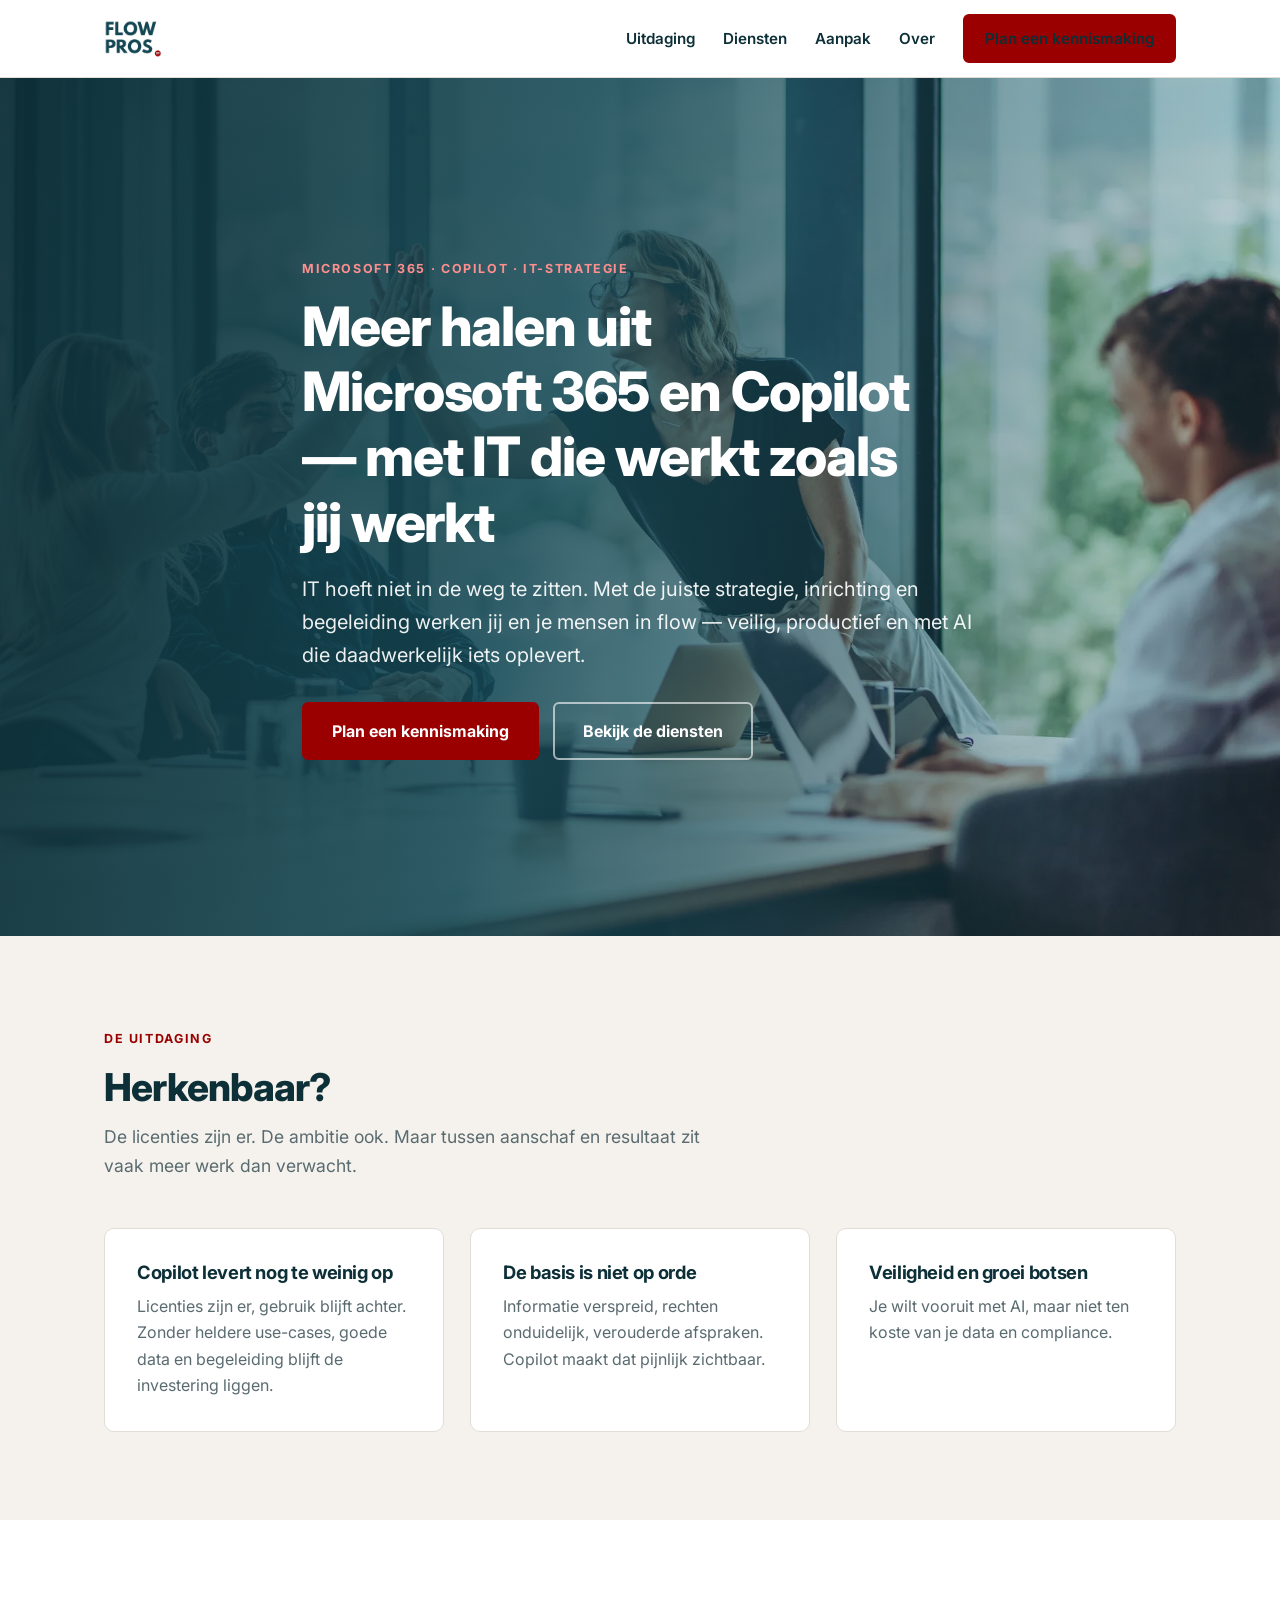
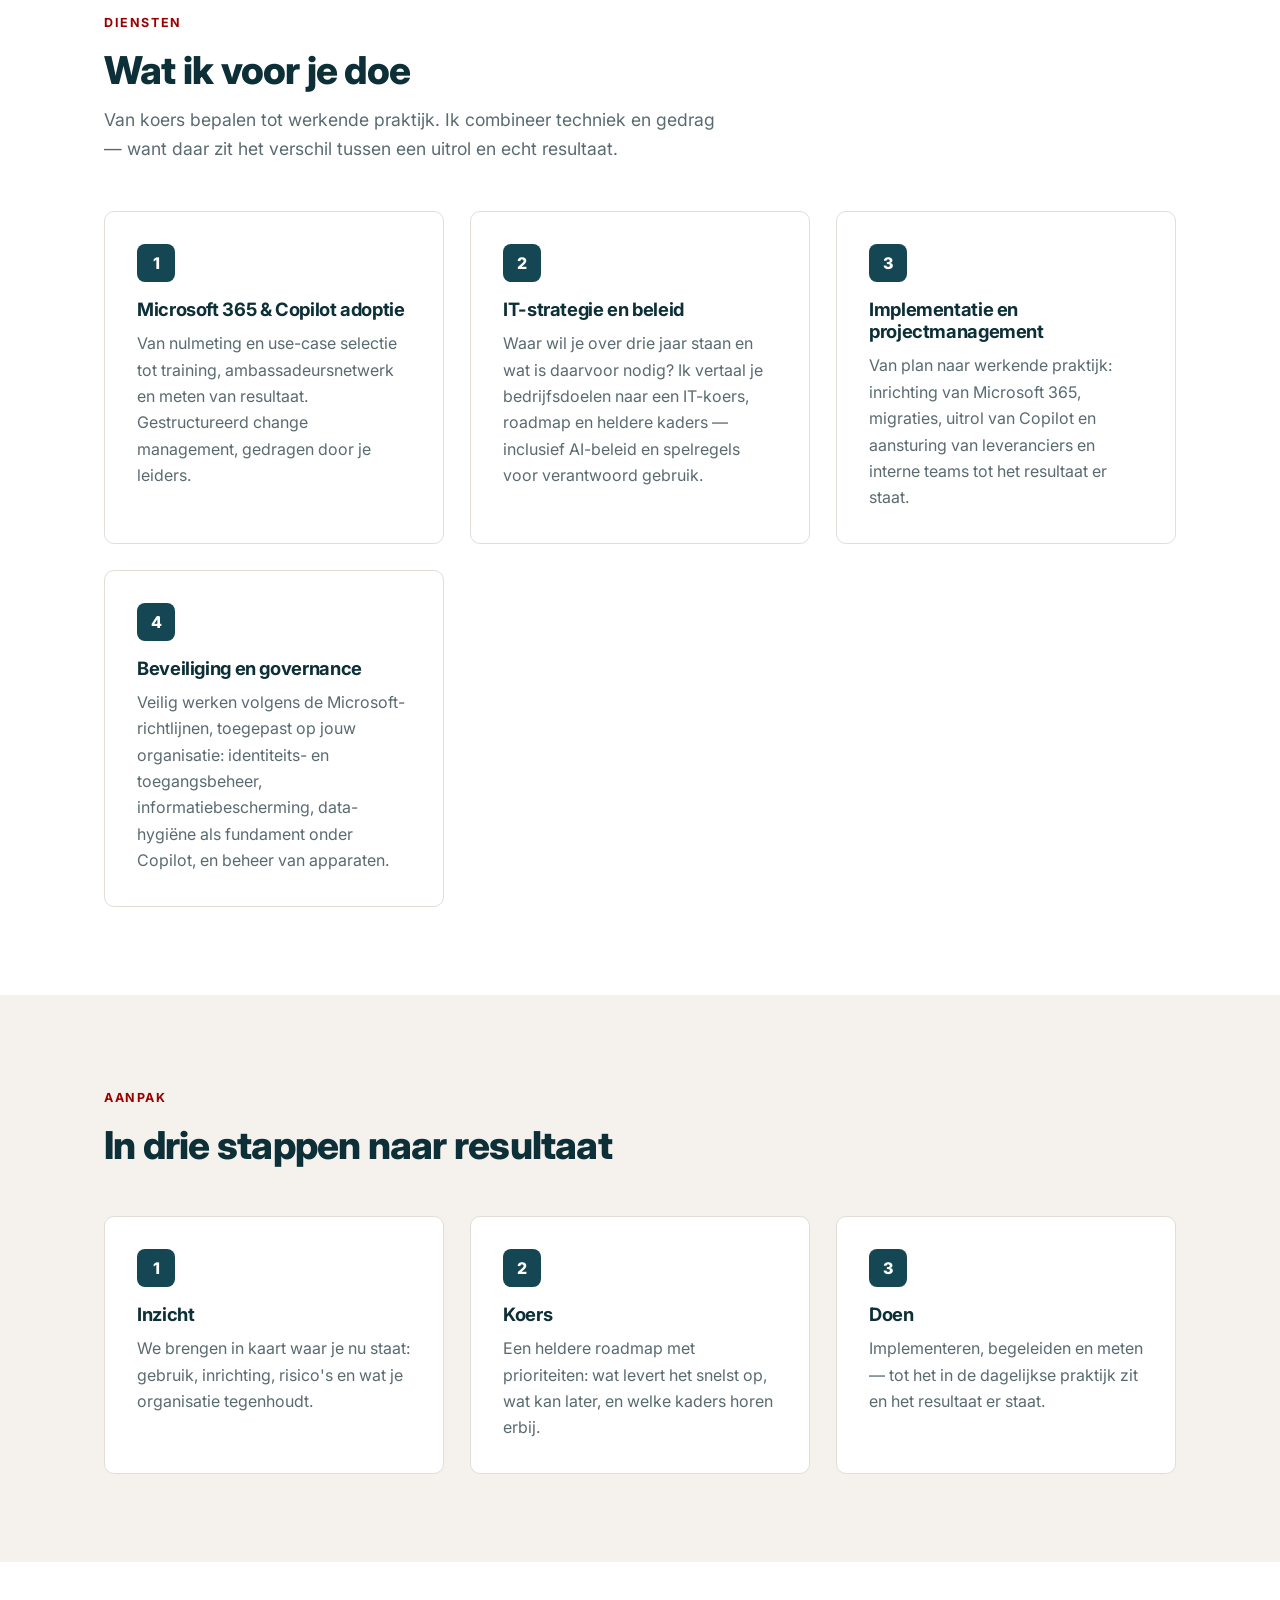
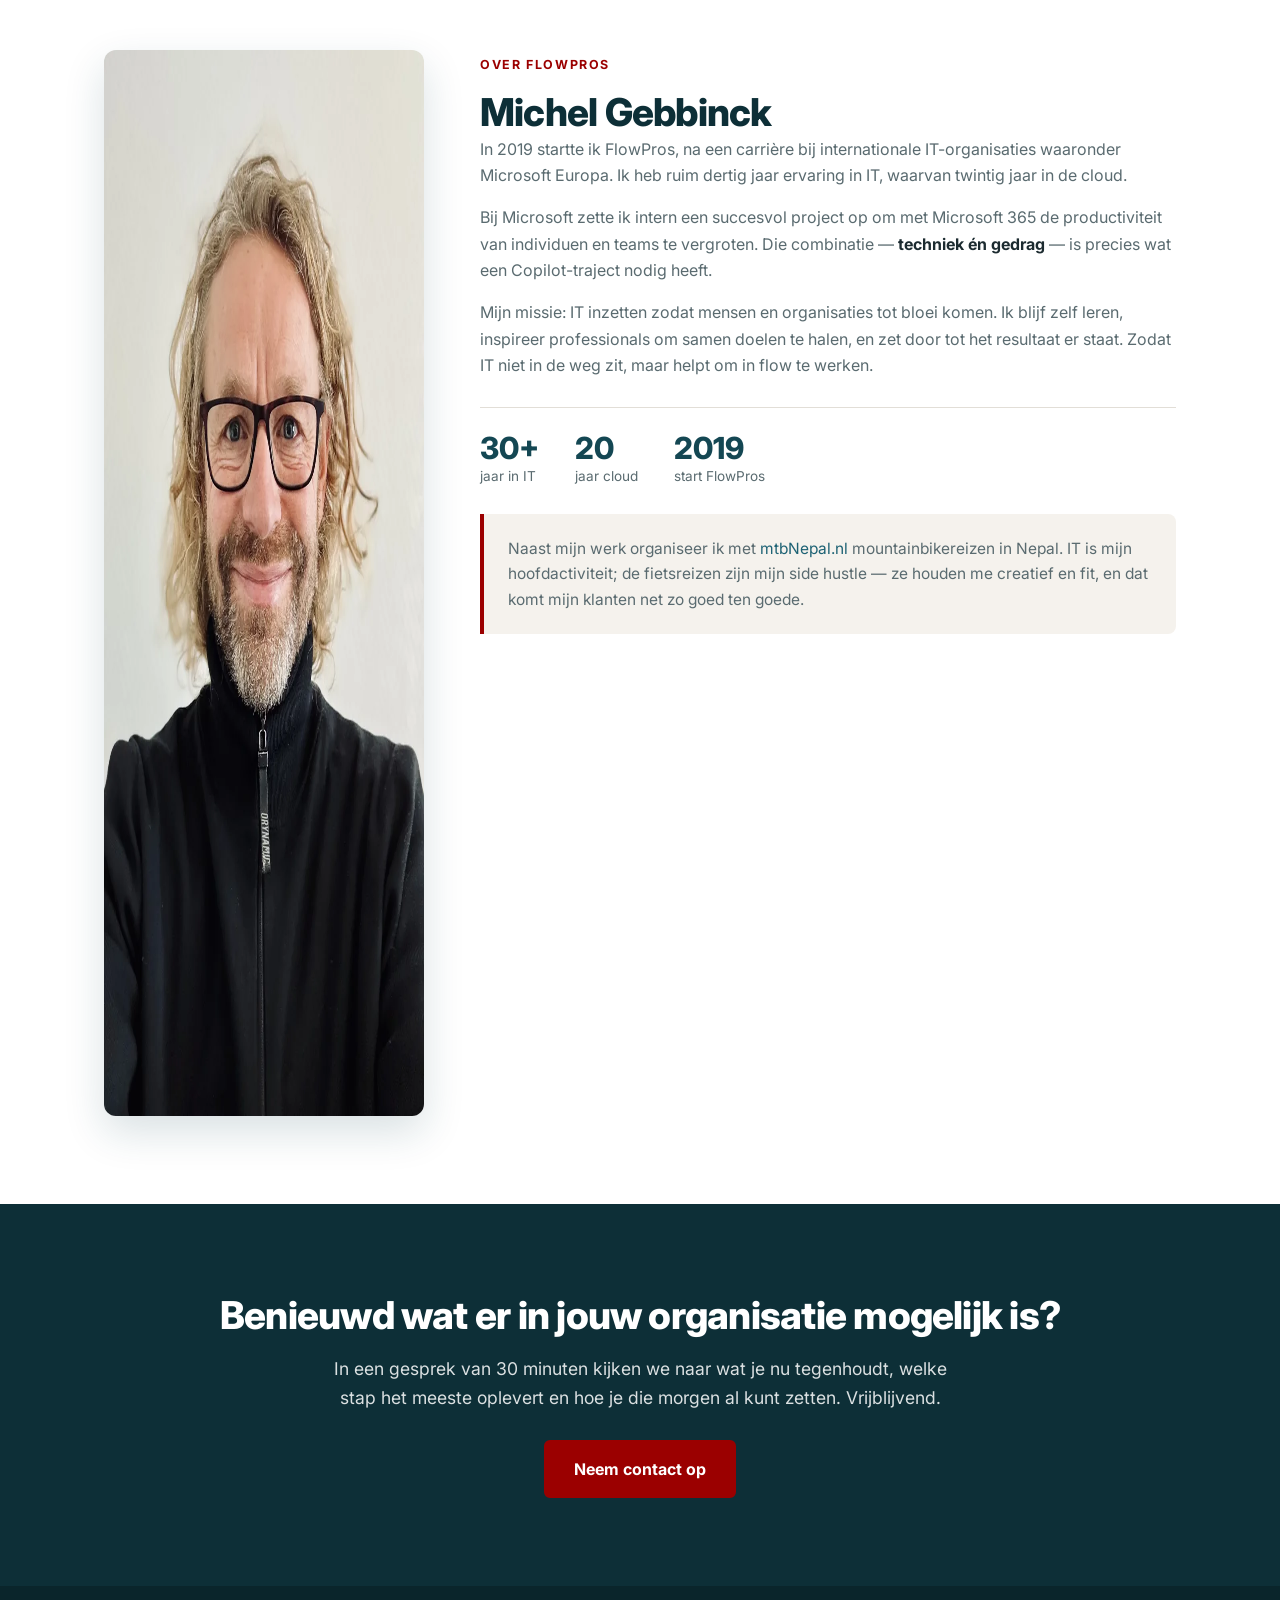
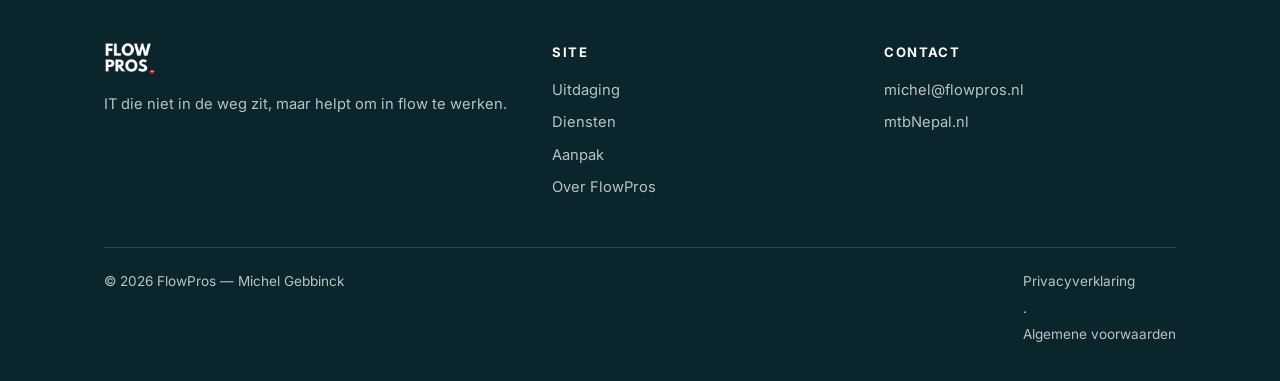
==== index.html @ ef6f7a97 "Add files via upload" ====
<!DOCTYPE html>
<html lang="nl">
<head>
<meta charset="utf-8">
<meta name="viewport" content="width=device-width,initial-scale=1">
<title>FlowPros — Microsoft 365, Copilot &amp; IT-strategie | Michel Gebbinck</title>
<meta name="description" content="FlowPros helpt organisaties meer halen uit Microsoft 365 en Copilot. Adoptie en change management, IT-strategie en beleid, implementatie en beveiliging. Door Michel Gebbinck.">
<link rel="canonical" href="https://www.flowpros.nl/">
<meta property="og:title" content="FlowPros — Microsoft 365, Copilot &amp; IT-strategie">
<meta property="og:description" content="IT die werkt zoals jij werkt. Meer halen uit Microsoft 365 en Copilot — veilig, productief en met AI die daadwerkelijk iets oplevert.">
<meta property="og:type" content="website">
<meta property="og:locale" content="nl_NL">
<meta property="og:image" content="https://www.flowpros.nl/img/hero.webp">
<meta name="theme-color" content="#144753">
<link rel="icon" href="img/logo.webp">
<link rel="preconnect" href="https://fonts.googleapis.com">
<link rel="preconnect" href="https://fonts.gstatic.com" crossorigin>
<link href="https://fonts.googleapis.com/css2?family=Inter:wght@400;600;700;800&display=swap" rel="stylesheet">
<link rel="stylesheet" href="style.css">
</head>
<body>

<header class="site-header">
  <div class="header-in">
    <a class="logo" href="#top"><img src="img/logo.webp" alt="FlowPros" width="600" height="394"></a>
    <button class="nav-toggle" aria-label="Menu" aria-expanded="false" aria-controls="hoofdmenu">
      <span></span><span></span><span></span>
    </button>
    <nav class="nav" id="hoofdmenu">
      <a href="#uitdaging">Uitdaging</a>
      <a href="#diensten">Diensten</a>
      <a href="#aanpak">Aanpak</a>
      <a href="#over">Over</a>
      <a class="btn btn-sm" href="#contact">Plan een kennismaking</a>
    </nav>
  </div>
</header>

<main id="top">

<section class="hero">
  <img src="img/hero.webp" alt="Team viert samen een resultaat tijdens een overleg" width="2000" height="1174" fetchpriority="high">
  <div class="wrap">
    <span class="eyebrow" style="color:#ff8f8f">Microsoft 365 · Copilot · IT-strategie</span>
    <h1>Meer halen uit Microsoft&nbsp;365 en Copilot — met IT die werkt zoals jij werkt</h1>
    <p>IT hoeft niet in de weg te zitten. Met de juiste strategie, inrichting en begeleiding werken jij en je mensen in flow — veilig, productief en met AI die daadwerkelijk iets oplevert.</p>
    <div class="hero-acties">
      <a class="btn" href="#contact">Plan een kennismaking</a>
      <a class="btn btn-licht" href="#diensten">Bekijk de diensten</a>
    </div>
  </div>
</section>

<section id="uitdaging" class="sect-zand">
  <div class="wrap">
    <div class="sect-kop">
      <span class="eyebrow">De uitdaging</span>
      <h2>Herkenbaar?</h2>
      <p>De licenties zijn er. De ambitie ook. Maar tussen aanschaf en resultaat zit vaak meer werk dan verwacht.</p>
    </div>
    <div class="grid grid-3">
      <article class="kaart">
        <h3>Copilot levert nog te weinig op</h3>
        <p>Licenties zijn er, gebruik blijft achter. Zonder heldere use-cases, goede data en begeleiding blijft de investering liggen.</p>
      </article>
      <article class="kaart">
        <h3>De basis is niet op orde</h3>
        <p>Informatie verspreid, rechten onduidelijk, verouderde afspraken. Copilot maakt dat pijnlijk zichtbaar.</p>
      </article>
      <article class="kaart">
        <h3>Veiligheid en groei botsen</h3>
        <p>Je wilt vooruit met AI, maar niet ten koste van je data en compliance.</p>
      </article>
    </div>
  </div>
</section>

<section id="diensten">
  <div class="wrap">
    <div class="sect-kop">
      <span class="eyebrow">Diensten</span>
      <h2>Wat ik voor je doe</h2>
      <p>Van koers bepalen tot werkende praktijk. Ik combineer techniek en gedrag — want daar zit het verschil tussen een uitrol en echt resultaat.</p>
    </div>
    <div class="grid grid-2">
      <article class="kaart">
        <span class="nr">1</span>
        <h3>Microsoft 365 &amp; Copilot adoptie</h3>
        <p>Van nulmeting en use-case selectie tot training, ambassadeursnetwerk en meten van resultaat. Gestructureerd change management, gedragen door je leiders.</p>
      </article>
      <article class="kaart">
        <span class="nr">2</span>
        <h3>IT-strategie en beleid</h3>
        <p>Waar wil je over drie jaar staan en wat is daarvoor nodig? Ik vertaal je bedrijfsdoelen naar een IT-koers, roadmap en heldere kaders — inclusief AI-beleid en spelregels voor verantwoord gebruik.</p>
      </article>
      <article class="kaart">
        <span class="nr">3</span>
        <h3>Implementatie en projectmanagement</h3>
        <p>Van plan naar werkende praktijk: inrichting van Microsoft 365, migraties, uitrol van Copilot en aansturing van leveranciers en interne teams tot het resultaat er staat.</p>
      </article>
      <article class="kaart">
        <span class="nr">4</span>
        <h3>Beveiliging en governance</h3>
        <p>Veilig werken volgens de Microsoft-richtlijnen, toegepast op jouw organisatie: identiteits- en toegangsbeheer, informatiebescherming, data-hygiëne als fundament onder Copilot, en beheer van apparaten.</p>
      </article>
    </div>
  </div>
</section>

<section id="aanpak" class="sect-zand">
  <div class="wrap">
    <div class="sect-kop">
      <span class="eyebrow">Aanpak</span>
      <h2>In drie stappen naar resultaat</h2>
    </div>
    <div class="grid grid-3">
      <article class="kaart">
        <span class="nr">1</span>
        <h3>Inzicht</h3>
        <p>We brengen in kaart waar je nu staat: gebruik, inrichting, risico's en wat je organisatie tegenhoudt.</p>
      </article>
      <article class="kaart">
        <span class="nr">2</span>
        <h3>Koers</h3>
        <p>Een heldere roadmap met prioriteiten: wat levert het snelst op, wat kan later, en welke kaders horen erbij.</p>
      </article>
      <article class="kaart">
        <span class="nr">3</span>
        <h3>Doen</h3>
        <p>Implementeren, begeleiden en meten — tot het in de dagelijkse praktijk zit en het resultaat er staat.</p>
      </article>
    </div>
  </div>
</section>

<section id="over">
  <div class="wrap">
    <div class="over">
      <div class="over-foto">
        <img src="img/michel.webp" alt="Michel Gebbinck, oprichter van FlowPros" width="800" height="1066" loading="lazy">
      </div>
      <div class="over-tekst">
        <span class="eyebrow">Over FlowPros</span>
        <h2>Michel Gebbinck</h2>
        <p>In 2019 startte ik FlowPros, na een carrière bij internationale IT-organisaties waaronder Microsoft Europa. Ik heb ruim dertig jaar ervaring in IT, waarvan twintig jaar in de cloud.</p>
        <p>Bij Microsoft zette ik intern een succesvol project op om met Microsoft 365 de productiviteit van individuen en teams te vergroten. Die combinatie — <strong>techniek én gedrag</strong> — is precies wat een Copilot-traject nodig heeft.</p>
        <p>Mijn missie: IT inzetten zodat mensen en organisaties tot bloei komen. Ik blijf zelf leren, inspireer professionals om samen doelen te halen, en zet door tot het resultaat er staat. Zodat IT niet in de weg zit, maar helpt om in flow te werken.</p>
        <div class="feiten">
          <div class="feit"><div class="n">30+</div><div class="l">jaar in IT</div></div>
          <div class="feit"><div class="n">20</div><div class="l">jaar cloud</div></div>
          <div class="feit"><div class="n">2019</div><div class="l">start FlowPros</div></div>
        </div>
        <div class="zijnoot">
          <p>Naast mijn werk organiseer ik met <a href="https://www.mtbnepal.nl" target="_blank" rel="noopener">mtbNepal.nl</a> mountainbikereizen in Nepal. IT is mijn hoofdactiviteit; de fietsreizen zijn mijn side hustle — ze houden me creatief en fit, en dat komt mijn klanten net zo goed ten goede.</p>
        </div>
      </div>
    </div>
  </div>
</section>

<section id="contact" class="cta">
  <div class="wrap">
    <h2>Benieuwd wat er in jouw organisatie mogelijk is?</h2>
    <p>In een gesprek van 30 minuten kijken we naar wat je nu tegenhoudt, welke stap het meeste oplevert en hoe je die morgen al kunt zetten. Vrijblijvend.</p>
    <a class="btn" href="mailto:michel@flowpros.nl?subject=Kennismaking%20FlowPros">Neem contact op</a>
  </div>
</section>

</main>

<footer class="site-footer">
  <div class="wrap">
    <div class="footer-grid">
      <div>
        <img src="img/logo-wit.webp" alt="FlowPros" width="600" height="394">
        <p>IT die niet in de weg zit, maar helpt om in flow te werken.</p>
      </div>
      <div>
        <h4>Site</h4>
        <a href="#uitdaging">Uitdaging</a>
        <a href="#diensten">Diensten</a>
        <a href="#aanpak">Aanpak</a>
        <a href="#over">Over FlowPros</a>
      </div>
      <div>
        <h4>Contact</h4>
        <a href="mailto:michel@flowpros.nl">michel@flowpros.nl</a>
        <a href="https://www.mtbnepal.nl" target="_blank" rel="noopener">mtbNepal.nl</a>
      </div>
    </div>
    <div class="footer-onder">
      <span>&copy; 2026 FlowPros — Michel Gebbinck</span>
      <span><a href="privacy.html">Privacyverklaring</a> · <a href="voorwaarden.html">Algemene voorwaarden</a></span>
    </div>
  </div>
</footer>

<script>
document.querySelector('.nav-toggle').addEventListener('click',function(){
  var n=document.getElementById('hoofdmenu');
  n.classList.toggle('open');
  this.setAttribute('aria-expanded',n.classList.contains('open'));
});
document.querySelectorAll('#hoofdmenu a').forEach(function(a){
  a.addEventListener('click',function(){document.getElementById('hoofdmenu').classList.remove('open');});
});
</script>
</body>
</html>
---- style.css ----
:root{
  --teal:#144753;
  --teal-dark:#0d2f37;
  --teal-light:#1d6274;
  --rood:#9B0000;
  --zand:#f5f2ed;
  --wit:#ffffff;
  --tekst:#1c2b30;
  --grijs:#5a6b70;
  --rand:#e2ded7;
  --max:1120px;
}
*{box-sizing:border-box;margin:0;padding:0}
html{scroll-behavior:smooth}
body{
  font-family:"Inter",-apple-system,BlinkMacSystemFont,"Segoe UI",Roboto,Helvetica,Arial,sans-serif;
  color:var(--tekst);background:var(--wit);line-height:1.65;-webkit-font-smoothing:antialiased;
}
img{max-width:100%;display:block}
a{color:var(--teal-light);text-decoration:none}
a:hover{text-decoration:underline}
.wrap{max-width:var(--max);margin:0 auto;padding:0 24px}
h1,h2,h3{line-height:1.2;letter-spacing:-.02em;color:var(--teal-dark)}
h1{font-size:clamp(2rem,5vw,3.4rem);font-weight:800}
h2{font-size:clamp(1.6rem,3.4vw,2.4rem);font-weight:800}
h3{font-size:1.15rem;font-weight:700}
p{margin:0 0 1rem}
.lead{font-size:clamp(1.05rem,1.9vw,1.3rem);color:var(--grijs)}

/* header */
.site-header{position:sticky;top:0;z-index:50;background:rgba(255,255,255,.94);
  backdrop-filter:blur(10px);border-bottom:1px solid var(--rand)}
.header-in{display:flex;align-items:center;justify-content:space-between;gap:20px;
  max-width:var(--max);margin:0 auto;padding:14px 24px}
.logo img{height:38px;width:auto}
.nav{display:flex;gap:28px;align-items:center}
.nav a{color:var(--teal-dark);font-weight:600;font-size:.95rem}
.nav a:hover{color:var(--rood);text-decoration:none}
.nav-toggle{display:none;background:none;border:0;cursor:pointer;padding:8px}
.nav-toggle span{display:block;width:24px;height:2px;background:var(--teal-dark);margin:5px 0;transition:.25s}

.btn{display:inline-block;background:var(--rood);color:#fff;font-weight:700;
  padding:14px 28px;border-radius:6px;font-size:1rem;transition:.2s;border:2px solid var(--rood)}
.btn:hover{background:#7d0000;border-color:#7d0000;text-decoration:none;color:#fff}
.btn-licht{background:transparent;color:#fff;border-color:rgba(255,255,255,.6)}
.btn-licht:hover{background:#fff;color:var(--teal-dark);border-color:#fff}
.btn-sm{padding:10px 20px;font-size:.9rem}

/* hero */
.hero{position:relative;color:#fff;min-height:min(78vh,640px);display:flex;align-items:center;
  background:var(--teal-dark)}
.hero picture,.hero>img{position:absolute;inset:0;width:100%;height:100%;object-fit:cover;object-position:60% 45%}
.hero::after{content:"";position:absolute;inset:0;
  background:linear-gradient(100deg,rgba(13,47,55,.94) 0%,rgba(20,71,83,.86) 42%,rgba(20,71,83,.35) 78%,rgba(20,71,83,.15) 100%)}
.hero .wrap{position:relative;z-index:2;padding-top:88px;padding-bottom:88px}
.hero h1{color:#fff;max-width:17ch}
.hero p{color:rgba(255,255,255,.92);max-width:52ch;margin-top:18px;font-size:clamp(1.05rem,1.9vw,1.25rem)}
.hero .btn{margin-top:14px}
.hero-acties{display:flex;flex-wrap:wrap;gap:14px}

section{padding:88px 0}
.sect-zand{background:var(--zand)}
.sect-kop{max-width:62ch;margin-bottom:48px}
.sect-kop p{color:var(--grijs);font-size:1.1rem;margin-top:12px}
.eyebrow{display:inline-block;font-size:.78rem;font-weight:700;letter-spacing:.13em;
  text-transform:uppercase;color:var(--rood);margin-bottom:14px}

.grid{display:grid;gap:26px}
.grid-3{grid-template-columns:repeat(auto-fit,minmax(280px,1fr))}
.grid-2{grid-template-columns:repeat(auto-fit,minmax(320px,1fr))}

.kaart{background:var(--wit);border:1px solid var(--rand);border-radius:10px;padding:32px;
  transition:transform .2s,box-shadow .2s}
.kaart:hover{transform:translateY(-3px);box-shadow:0 12px 32px rgba(20,71,83,.1)}
.kaart h3{margin-bottom:10px}
.kaart p{color:var(--grijs);margin:0}
.kaart .nr{display:inline-flex;align-items:center;justify-content:center;width:38px;height:38px;
  border-radius:8px;background:var(--teal);color:#fff;font-weight:800;font-size:1rem;margin-bottom:16px}
.sect-zand .kaart{background:var(--wit)}

/* over */
.over{display:grid;grid-template-columns:320px 1fr;gap:56px;align-items:start}
.over-foto img{border-radius:12px;width:100%;box-shadow:0 16px 40px rgba(20,71,83,.16)}
.over-tekst p{color:var(--grijs)}
.over-tekst p strong{color:var(--tekst)}
.feiten{display:flex;flex-wrap:wrap;gap:36px;margin:28px 0 8px;padding-top:24px;border-top:1px solid var(--rand)}
.feit .n{font-size:1.9rem;font-weight:800;color:var(--teal);line-height:1.1}
.feit .l{font-size:.85rem;color:var(--grijs)}
.zijnoot{margin-top:26px;padding:22px 24px;background:var(--zand);border-left:4px solid var(--rood);border-radius:0 8px 8px 0}
.zijnoot p{margin:0;font-size:.97rem}

/* cta */
.cta{background:var(--teal-dark);color:#fff;text-align:center}
.cta h2{color:#fff}
.cta p{color:rgba(255,255,255,.85);max-width:58ch;margin:16px auto 28px;font-size:1.1rem}

/* footer */
.site-footer{background:#0a252b;color:rgba(255,255,255,.72);padding:56px 0 28px;font-size:.92rem}
.footer-grid{display:grid;grid-template-columns:1.4fr 1fr 1fr;gap:40px;margin-bottom:40px}
.site-footer img{height:34px;width:auto;margin-bottom:16px}
.site-footer h4{color:#fff;font-size:.82rem;letter-spacing:.11em;text-transform:uppercase;margin-bottom:14px}
.site-footer a{color:rgba(255,255,255,.72);display:block;margin-bottom:8px}
.site-footer a:hover{color:#fff}
.footer-onder{border-top:1px solid rgba(255,255,255,.14);padding-top:22px;
  display:flex;flex-wrap:wrap;gap:12px;justify-content:space-between;font-size:.85rem}

@media(max-width:860px){
  .over{grid-template-columns:1fr;gap:32px}
  .over-foto{max-width:260px}
  .footer-grid{grid-template-columns:1fr;gap:28px}
}
@media(max-width:760px){
  section{padding:60px 0}
  .nav-toggle{display:block}
  .nav{position:absolute;top:100%;left:0;right:0;flex-direction:column;align-items:stretch;
    gap:0;background:#fff;border-bottom:1px solid var(--rand);padding:8px 24px 20px;display:none}
  .nav.open{display:flex}
  .nav a{padding:12px 0;border-bottom:1px solid var(--rand)}
  .nav .btn{margin-top:14px;text-align:center;border-bottom:0}
  .hero{min-height:auto}
  .hero .wrap{padding-top:64px;padding-bottom:64px}
  .hero::after{background:linear-gradient(180deg,rgba(13,47,55,.92),rgba(20,71,83,.86))}
}
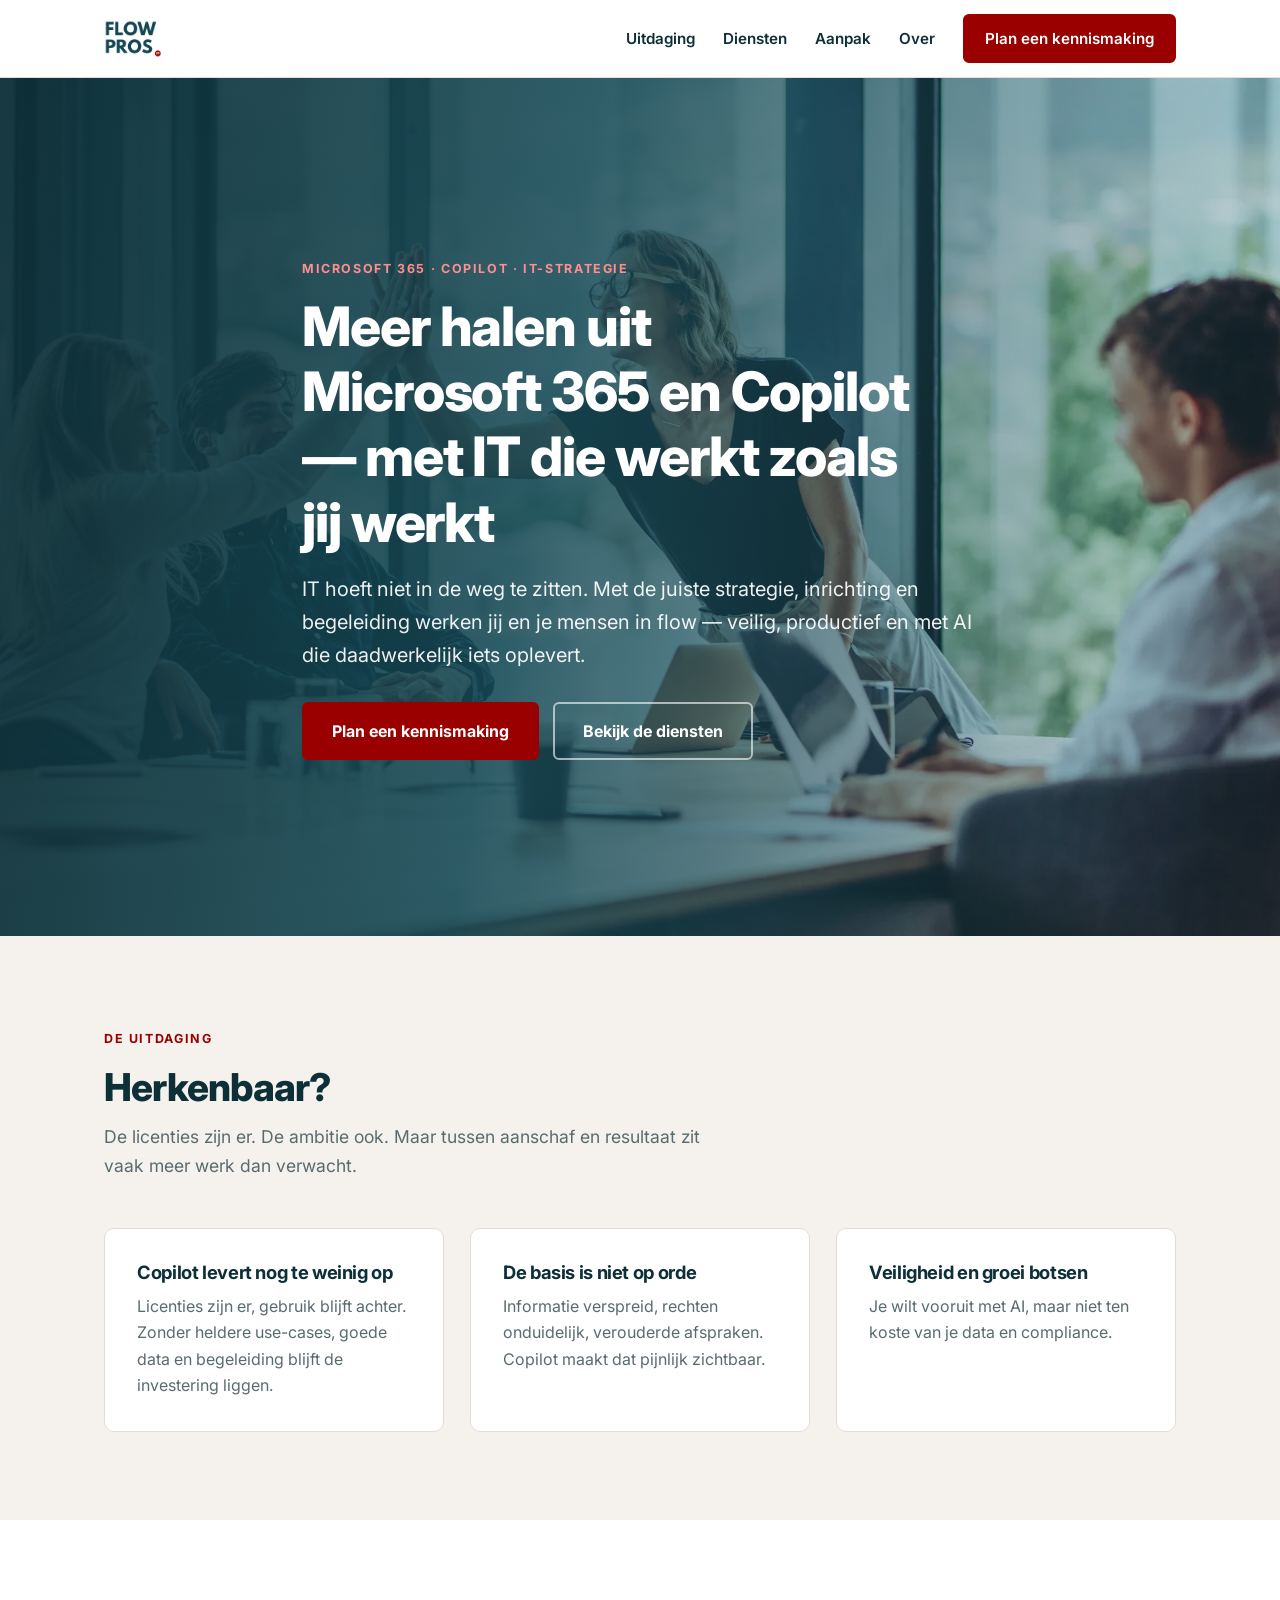
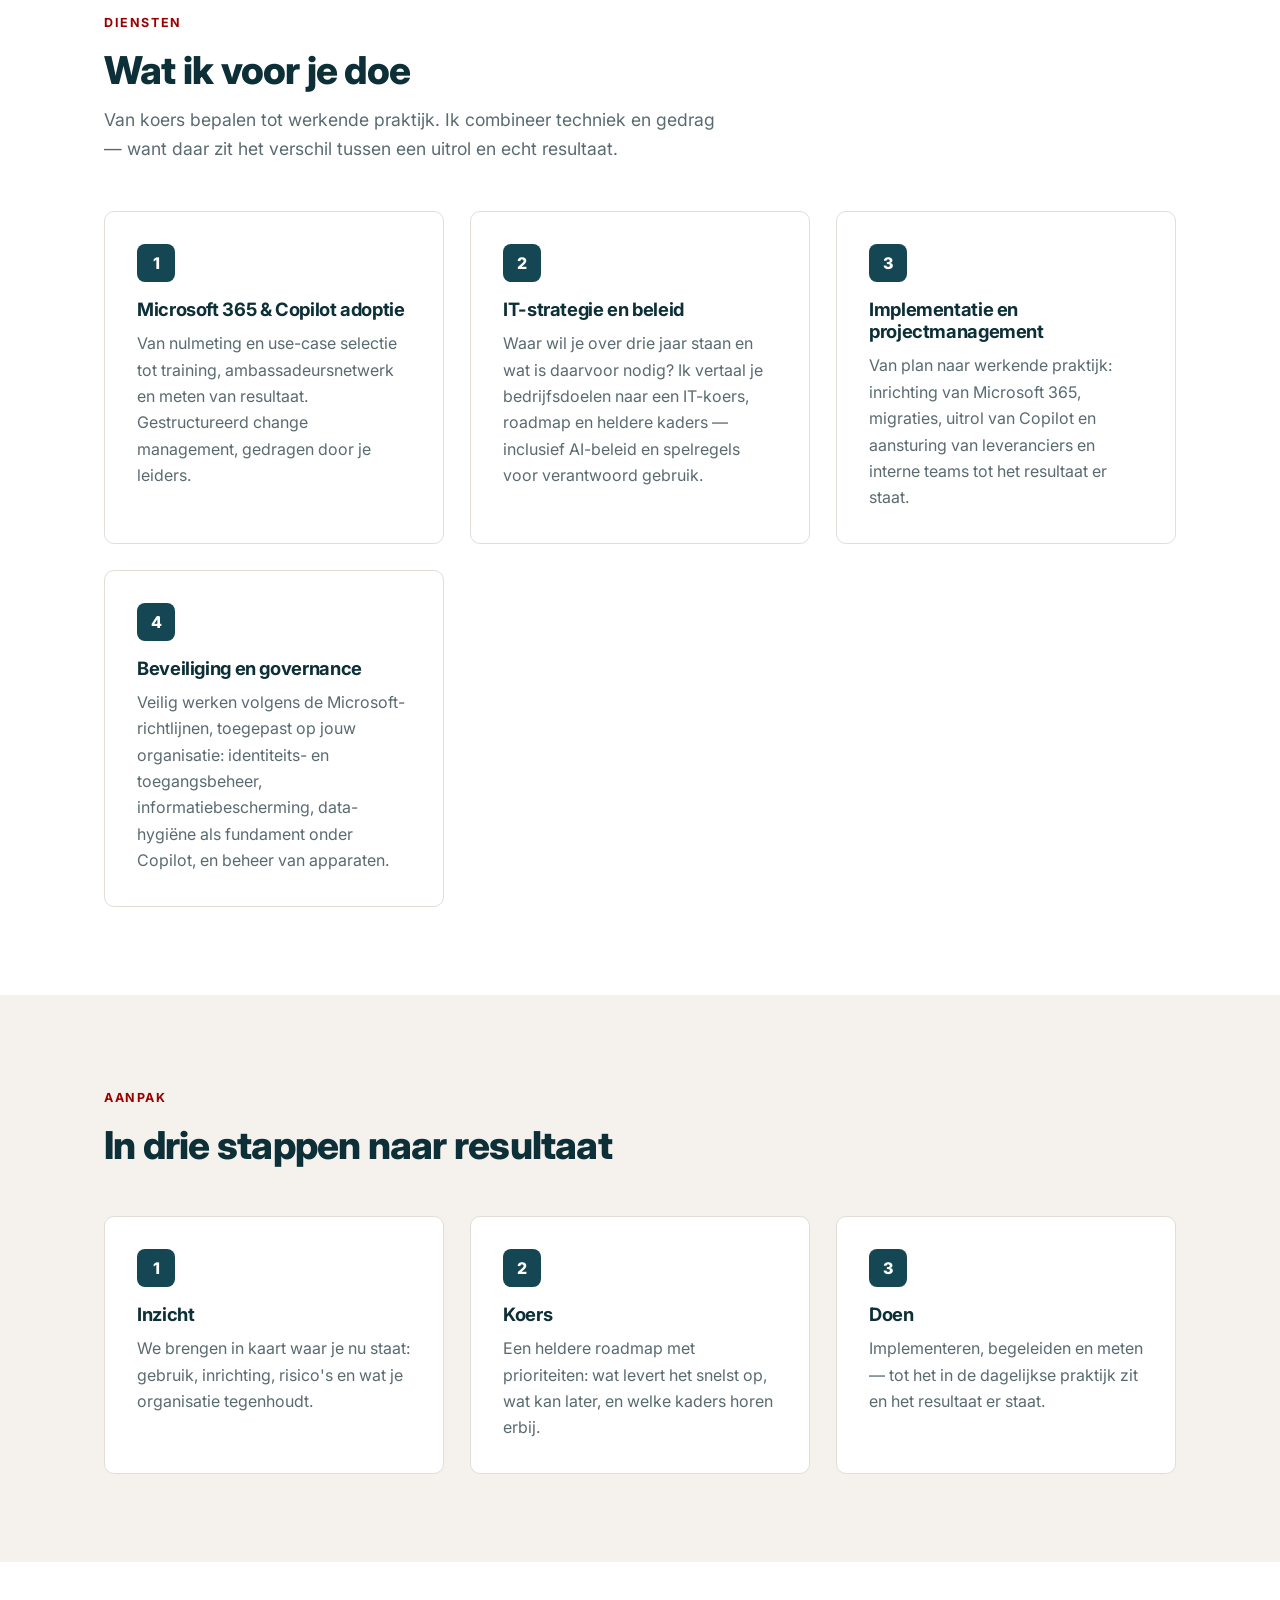
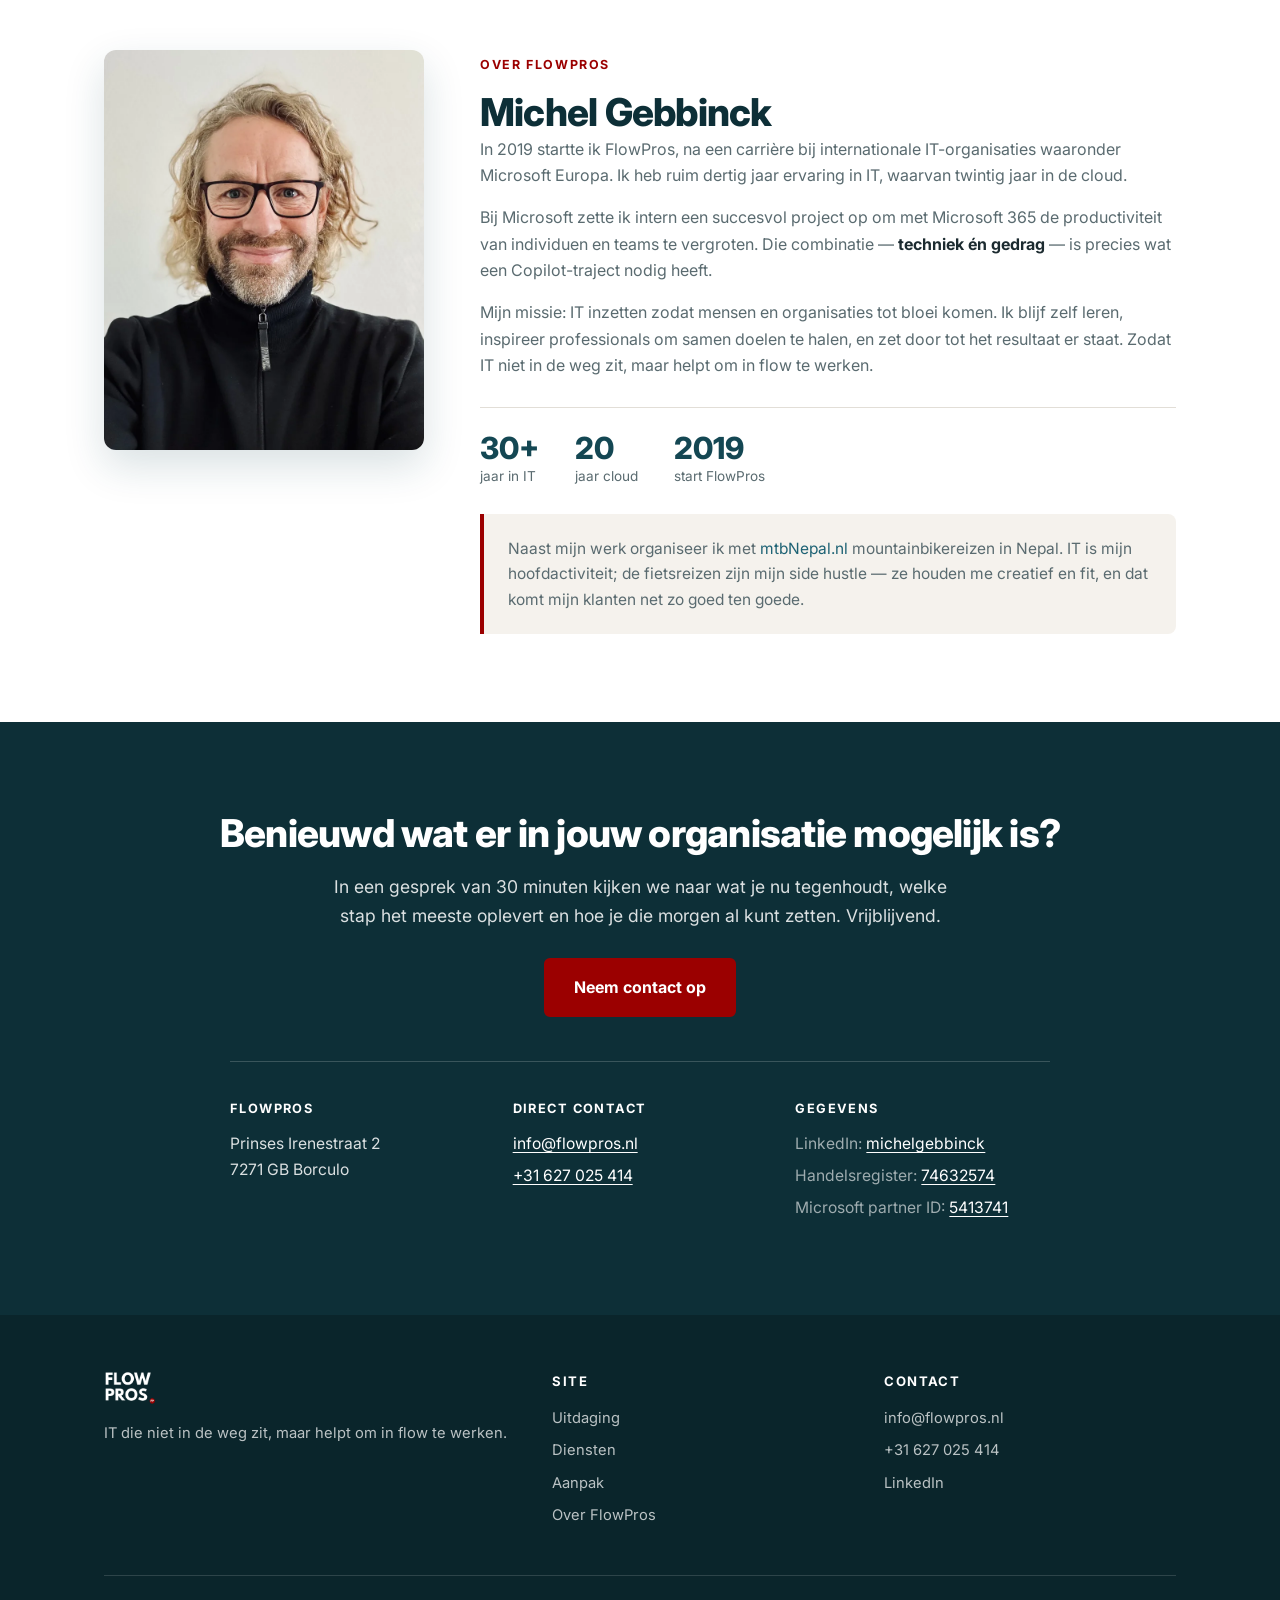
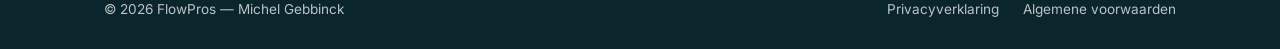
==== commit b6fff38c: "Add files via upload" ====
--- a/index.html
+++ b/index.html
@@ -137,7 +137,7 @@
   <div class="wrap">
     <div class="over">
       <div class="over-foto">
-        <img src="img/michel.webp" alt="Michel Gebbinck, oprichter van FlowPros" width="800" height="1066" loading="lazy">
+        <img src="img/michel.webp" alt="Michel Gebbinck, oprichter van FlowPros" width="800" height="1000" loading="lazy">
       </div>
       <div class="over-tekst">
         <span class="eyebrow">Over FlowPros</span>
@@ -162,7 +162,25 @@
   <div class="wrap">
     <h2>Benieuwd wat er in jouw organisatie mogelijk is?</h2>
     <p>In een gesprek van 30 minuten kijken we naar wat je nu tegenhoudt, welke stap het meeste oplevert en hoe je die morgen al kunt zetten. Vrijblijvend.</p>
-    <a class="btn" href="mailto:michel@flowpros.nl?subject=Kennismaking%20FlowPros">Neem contact op</a>
+    <a class="btn" href="mailto:info@flowpros.nl?subject=Kennismaking%20FlowPros">Neem contact op</a>
+
+    <div class="contact-info">
+      <div>
+        <h4>FlowPros</h4>
+        <p>Prinses Irenestraat 2<br>7271 GB Borculo</p>
+      </div>
+      <div>
+        <h4>Direct contact</h4>
+        <p><a href="mailto:info@flowpros.nl">info@flowpros.nl</a></p>
+        <p><a href="tel:+31627025414">+31 627 025 414</a></p>
+      </div>
+      <div>
+        <h4>Gegevens</h4>
+        <div class="rij"><span class="label">LinkedIn:</span> <a href="https://www.linkedin.com/in/michelgebbinck/" target="_blank" rel="noopener">michelgebbinck</a></div>
+        <div class="rij"><span class="label">Handelsregister:</span> <a href="https://www.kvk.nl/zoeken/handelsregister/?handelsnaam=&amp;kvknummer=74632574&amp;straat=&amp;postcode=&amp;huisnummer=&amp;plaats=&amp;hoofdvestiging=1&amp;rechtspersoon=1&amp;nevenvestiging=1&amp;zoekvervallen=0&amp;zoekuitgeschreven=1&amp;start=0" target="_blank" rel="noopener">74632574</a></div>
+        <div class="rij"><span class="label">Microsoft partner ID:</span> <a href="https://www.microsoft.com/nl-nl/solution-providers/partnerdetails/flowpros_3ee1bde8-e8cf-4bba-b5d1-eec36bbd3660/aac52212-56aa-4d69-8d8a-f1f6c12d0b8d" target="_blank" rel="noopener">5413741</a></div>
+      </div>
+    </div>
   </div>
 </section>
 
@@ -184,13 +202,14 @@
       </div>
       <div>
         <h4>Contact</h4>
-        <a href="mailto:michel@flowpros.nl">michel@flowpros.nl</a>
-        <a href="https://www.mtbnepal.nl" target="_blank" rel="noopener">mtbNepal.nl</a>
+        <a href="mailto:info@flowpros.nl">info@flowpros.nl</a>
+        <a href="tel:+31627025414">+31 627 025 414</a>
+        <a href="https://www.linkedin.com/in/michelgebbinck/" target="_blank" rel="noopener">LinkedIn</a>
       </div>
     </div>
     <div class="footer-onder">
       <span>&copy; 2026 FlowPros — Michel Gebbinck</span>
-      <span><a href="privacy.html">Privacyverklaring</a> · <a href="voorwaarden.html">Algemene voorwaarden</a></span>
+      <span class="footer-juridisch"><a href="privacy.html">Privacyverklaring</a><a href="voorwaarden.html">Algemene voorwaarden</a></span>
     </div>
   </div>
 </footer>
--- a/style.css
+++ b/style.css
@@ -36,6 +36,8 @@
 .nav{display:flex;gap:28px;align-items:center}
 .nav a{color:var(--teal-dark);font-weight:600;font-size:.95rem}
 .nav a:hover{color:var(--rood);text-decoration:none}
+.nav a.btn{color:#fff}
+.nav a.btn:hover{color:#fff}
 .nav-toggle{display:none;background:none;border:0;cursor:pointer;padding:8px}
 .nav-toggle span{display:block;width:24px;height:2px;background:var(--teal-dark);margin:5px 0;transition:.25s}
 
@@ -80,7 +82,7 @@
 
 /* over */
 .over{display:grid;grid-template-columns:320px 1fr;gap:56px;align-items:start}
-.over-foto img{border-radius:12px;width:100%;box-shadow:0 16px 40px rgba(20,71,83,.16)}
+.over-foto img{border-radius:12px;width:100%;height:auto;aspect-ratio:4/5;object-fit:cover;object-position:50% 22%;box-shadow:0 16px 40px rgba(20,71,83,.16)}
 .over-tekst p{color:var(--grijs)}
 .over-tekst p strong{color:var(--tekst)}
 .feiten{display:flex;flex-wrap:wrap;gap:36px;margin:28px 0 8px;padding-top:24px;border-top:1px solid var(--rand)}
@@ -103,6 +105,19 @@
 .site-footer a:hover{color:#fff}
 .footer-onder{border-top:1px solid rgba(255,255,255,.14);padding-top:22px;
   display:flex;flex-wrap:wrap;gap:12px;justify-content:space-between;font-size:.85rem}
+.footer-juridisch{display:flex;flex-wrap:wrap;gap:24px}
+.footer-juridisch a{display:inline;margin:0}
+
+/* contactgegevens */
+.contact-info{display:grid;grid-template-columns:repeat(auto-fit,minmax(230px,1fr));gap:28px;
+  max-width:820px;margin:44px auto 0;padding-top:36px;border-top:1px solid rgba(255,255,255,.18);
+  text-align:left}
+.contact-info h4{color:#fff;font-size:.8rem;letter-spacing:.11em;text-transform:uppercase;margin-bottom:12px}
+.contact-info p{color:rgba(255,255,255,.85);margin:0 0 6px;font-size:.98rem;max-width:none}
+.contact-info a{color:#fff;text-decoration:underline;text-underline-offset:3px}
+.contact-info a:hover{color:#ff9d9d}
+.contact-info .rij{margin-bottom:6px;color:rgba(255,255,255,.85);font-size:.98rem}
+.contact-info .label{color:rgba(255,255,255,.6)}
 
 @media(max-width:860px){
   .over{grid-template-columns:1fr;gap:32px}
@@ -116,8 +131,26 @@
     gap:0;background:#fff;border-bottom:1px solid var(--rand);padding:8px 24px 20px;display:none}
   .nav.open{display:flex}
   .nav a{padding:12px 0;border-bottom:1px solid var(--rand)}
-  .nav .btn{margin-top:14px;text-align:center;border-bottom:0}
+  .nav .btn{margin-top:14px;text-align:center;border-bottom:0;color:#fff}
   .hero{min-height:auto}
   .hero .wrap{padding-top:64px;padding-bottom:64px}
   .hero::after{background:linear-gradient(180deg,rgba(13,47,55,.92),rgba(20,71,83,.86))}
 }
+
+/* juridische pagina's */
+.pagina-kop{background:var(--teal-dark);color:#fff;padding:64px 0 44px}
+.pagina-kop h1{color:#fff;font-size:clamp(1.8rem,4vw,2.8rem)}
+.pagina-kop p{color:rgba(255,255,255,.8);margin:10px 0 0}
+.juridisch{padding:64px 0 88px}
+.juridisch .wrap{max-width:760px}
+.juridisch h2{font-size:1.35rem;margin:38px 0 12px}
+.juridisch h2:first-of-type{margin-top:0}
+.juridisch h3{font-size:1.05rem;margin:22px 0 8px}
+.juridisch p,.juridisch li{color:var(--grijs)}
+.juridisch ul,.juridisch ol{margin:0 0 1rem 1.2rem}
+.juridisch li{margin-bottom:7px}
+.juridisch table{width:100%;border-collapse:collapse;margin:0 0 1.2rem}
+.juridisch th,.juridisch td{border:1px solid var(--rand);padding:10px 12px;text-align:left;
+  font-size:.95rem;vertical-align:top;color:var(--grijs)}
+.juridisch th{background:var(--zand);color:var(--tekst);font-weight:700}
+.terug{display:inline-block;margin-bottom:26px;font-weight:600}
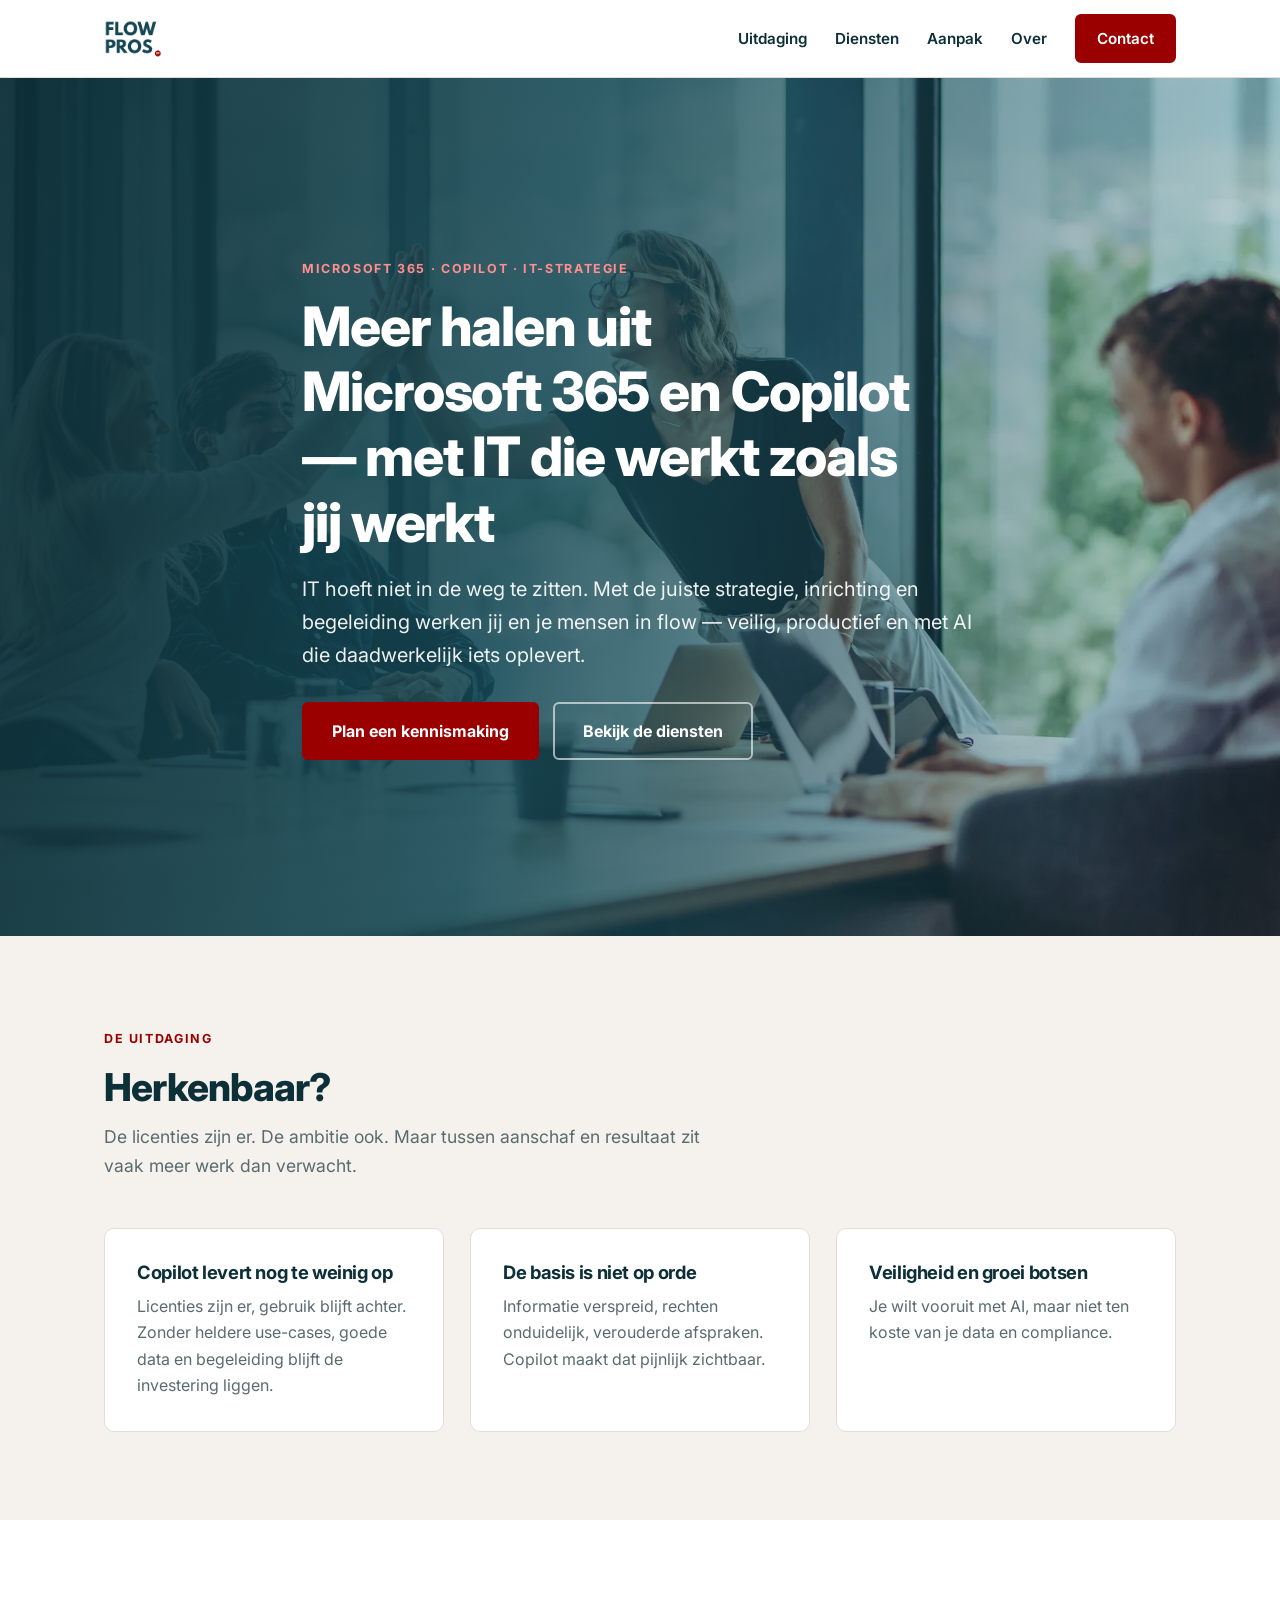
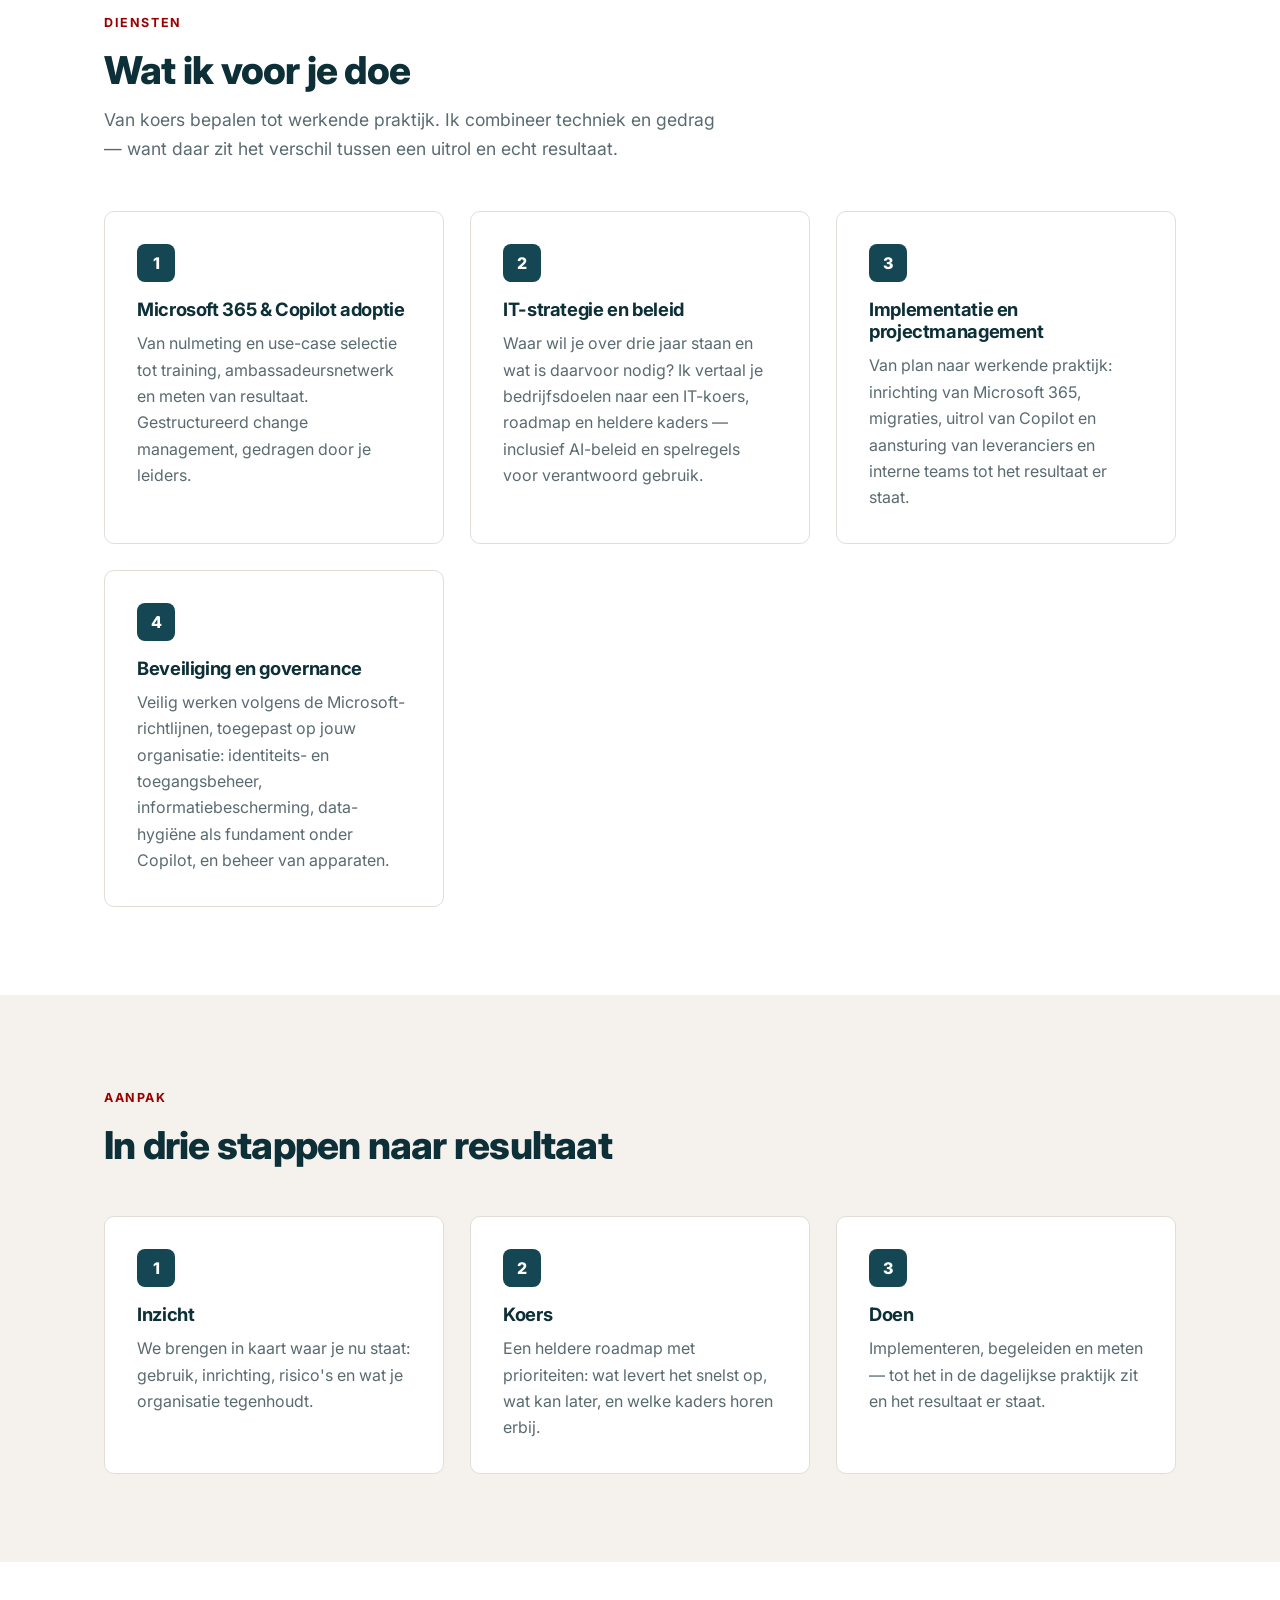
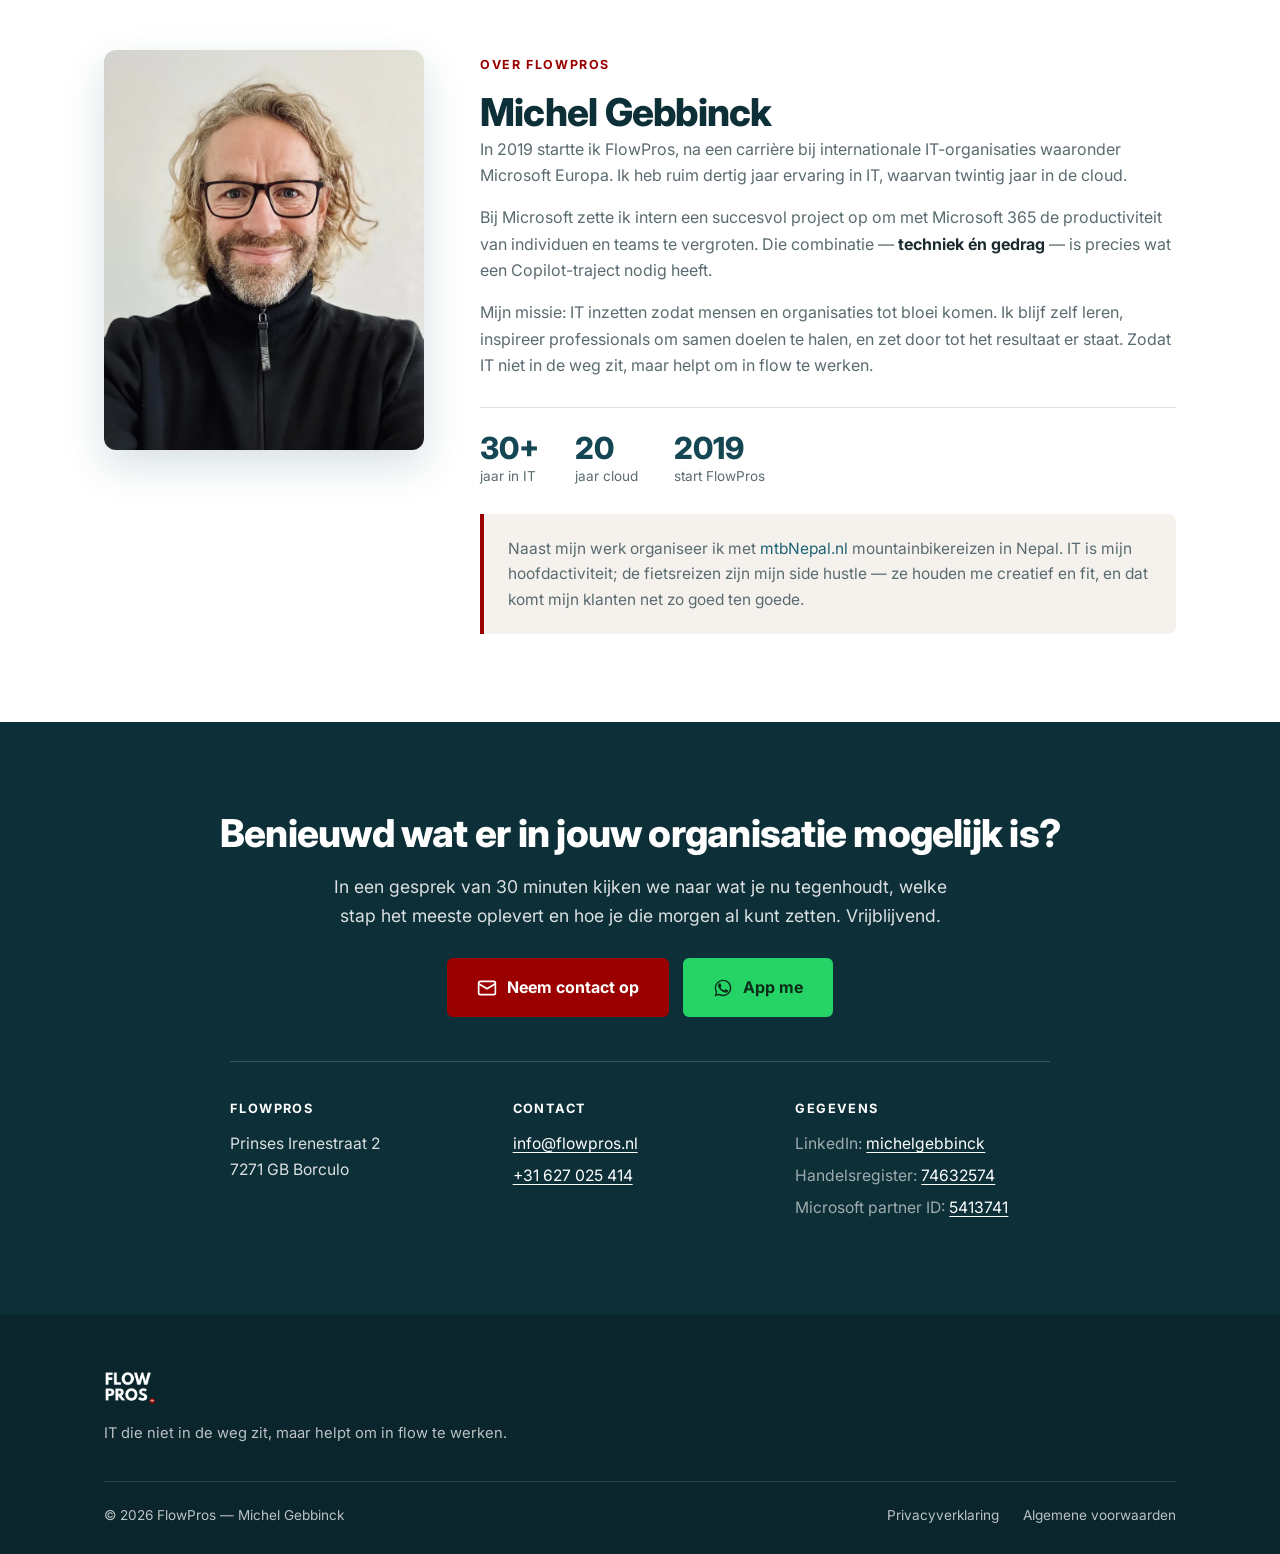
==== commit 54a2bc09: "Add files via upload" ====
--- a/index.html
+++ b/index.html
@@ -31,7 +31,7 @@
       <a href="#diensten">Diensten</a>
       <a href="#aanpak">Aanpak</a>
       <a href="#over">Over</a>
-      <a class="btn btn-sm" href="#contact">Plan een kennismaking</a>
+      <a class="btn btn-sm" href="#contact">Contact</a>
     </nav>
   </div>
 </header>
@@ -162,7 +162,16 @@
   <div class="wrap">
     <h2>Benieuwd wat er in jouw organisatie mogelijk is?</h2>
     <p>In een gesprek van 30 minuten kijken we naar wat je nu tegenhoudt, welke stap het meeste oplevert en hoe je die morgen al kunt zetten. Vrijblijvend.</p>
-    <a class="btn" href="mailto:info@flowpros.nl?subject=Kennismaking%20FlowPros">Neem contact op</a>
+    <div class="cta-knoppen">
+      <a class="btn" href="mailto:info@flowpros.nl?subject=Kennismaking%20FlowPros">
+        <svg class="ico" viewBox="0 0 24 24" fill="none" stroke="currentColor" stroke-width="2" stroke-linecap="round" stroke-linejoin="round" aria-hidden="true"><rect x="2" y="4" width="20" height="16" rx="2"/><path d="m2 7 10 6 10-6"/></svg>
+        Neem contact op
+      </a>
+      <a class="btn btn-wa" href="https://wa.me/31627025414" target="_blank" rel="noopener">
+        <svg class="ico" viewBox="0 0 24 24" fill="currentColor" aria-hidden="true"><path d="M17.47 14.38c-.3-.15-1.75-.86-2.02-.96-.27-.1-.47-.15-.67.15-.2.3-.77.96-.94 1.16-.17.2-.35.22-.64.07-.3-.15-1.25-.46-2.38-1.47-.88-.78-1.47-1.75-1.64-2.05-.17-.3-.02-.46.13-.6.13-.14.3-.35.45-.52.15-.18.2-.3.3-.5.1-.2.05-.38-.02-.53-.08-.15-.67-1.6-.92-2.2-.24-.58-.49-.5-.67-.51h-.57c-.2 0-.52.07-.79.38-.27.3-1.04 1.02-1.04 2.48s1.06 2.88 1.21 3.08c.15.2 2.1 3.2 5.08 4.49.71.3 1.26.49 1.7.63.71.23 1.36.2 1.87.12.57-.09 1.75-.72 2-1.41.25-.7.25-1.29.17-1.41-.07-.13-.27-.2-.57-.35z"/><path d="M12.04 2C6.58 2 2.13 6.45 2.13 11.91c0 1.75.46 3.45 1.32 4.95L2 22l5.25-1.38a9.86 9.86 0 0 0 4.79 1.22h.01c5.46 0 9.91-4.45 9.91-9.91 0-2.65-1.03-5.14-2.9-7.01A9.82 9.82 0 0 0 12.04 2zm0 18.15h-.01c-1.48 0-2.94-.4-4.21-1.15l-.3-.18-3.12.82.83-3.04-.2-.31a8.21 8.21 0 0 1-1.26-4.38c0-4.54 3.7-8.23 8.24-8.23 2.2 0 4.27.86 5.82 2.42a8.18 8.18 0 0 1 2.41 5.82c0 4.54-3.69 8.23-8.2 8.23z"/></svg>
+        App me
+      </a>
+    </div>
 
     <div class="contact-info">
       <div>
@@ -170,7 +179,7 @@
         <p>Prinses Irenestraat 2<br>7271 GB Borculo</p>
       </div>
       <div>
-        <h4>Direct contact</h4>
+        <h4>Contact</h4>
         <p><a href="mailto:info@flowpros.nl">info@flowpros.nl</a></p>
         <p><a href="tel:+31627025414">+31 627 025 414</a></p>
       </div>
@@ -192,19 +201,6 @@
       <div>
         <img src="img/logo-wit.webp" alt="FlowPros" width="600" height="394">
         <p>IT die niet in de weg zit, maar helpt om in flow te werken.</p>
-      </div>
-      <div>
-        <h4>Site</h4>
-        <a href="#uitdaging">Uitdaging</a>
-        <a href="#diensten">Diensten</a>
-        <a href="#aanpak">Aanpak</a>
-        <a href="#over">Over FlowPros</a>
-      </div>
-      <div>
-        <h4>Contact</h4>
-        <a href="mailto:info@flowpros.nl">info@flowpros.nl</a>
-        <a href="tel:+31627025414">+31 627 025 414</a>
-        <a href="https://www.linkedin.com/in/michelgebbinck/" target="_blank" rel="noopener">LinkedIn</a>
       </div>
     </div>
     <div class="footer-onder">
--- a/style.css
+++ b/style.css
@@ -98,7 +98,7 @@
 
 /* footer */
 .site-footer{background:#0a252b;color:rgba(255,255,255,.72);padding:56px 0 28px;font-size:.92rem}
-.footer-grid{display:grid;grid-template-columns:1.4fr 1fr 1fr;gap:40px;margin-bottom:40px}
+.footer-grid{margin-bottom:36px;max-width:52ch}
 .site-footer img{height:34px;width:auto;margin-bottom:16px}
 .site-footer h4{color:#fff;font-size:.82rem;letter-spacing:.11em;text-transform:uppercase;margin-bottom:14px}
 .site-footer a{color:rgba(255,255,255,.72);display:block;margin-bottom:8px}
@@ -122,7 +122,6 @@
 @media(max-width:860px){
   .over{grid-template-columns:1fr;gap:32px}
   .over-foto{max-width:260px}
-  .footer-grid{grid-template-columns:1fr;gap:28px}
 }
 @media(max-width:760px){
   section{padding:60px 0}
@@ -154,3 +153,16 @@
   font-size:.95rem;vertical-align:top;color:var(--grijs)}
 .juridisch th{background:var(--zand);color:var(--tekst);font-weight:700}
 .terug{display:inline-block;margin-bottom:26px;font-weight:600}
+
+/* cta-knoppen met icoon */
+.cta-knoppen{display:flex;flex-wrap:wrap;gap:14px;justify-content:center}
+.btn .ico{width:20px;height:20px;flex-shrink:0}
+.btn{display:inline-flex;align-items:center;gap:10px;justify-content:center}
+.btn-wa{background:#25D366;border-color:#25D366;color:#0a2e18}
+.btn-wa:hover{background:#1da851;border-color:#1da851;color:#fff}
+
+/* voorwaarden: genummerde leden en sub-a/b/c */
+.juridisch ol{counter-reset:none}
+.juridisch .intro{font-size:.92rem;padding:18px 20px;background:var(--zand);
+  border-radius:8px;margin-bottom:34px}
+.juridisch ol.abc{list-style:lower-alpha;margin:10px 0 0 1.2rem}
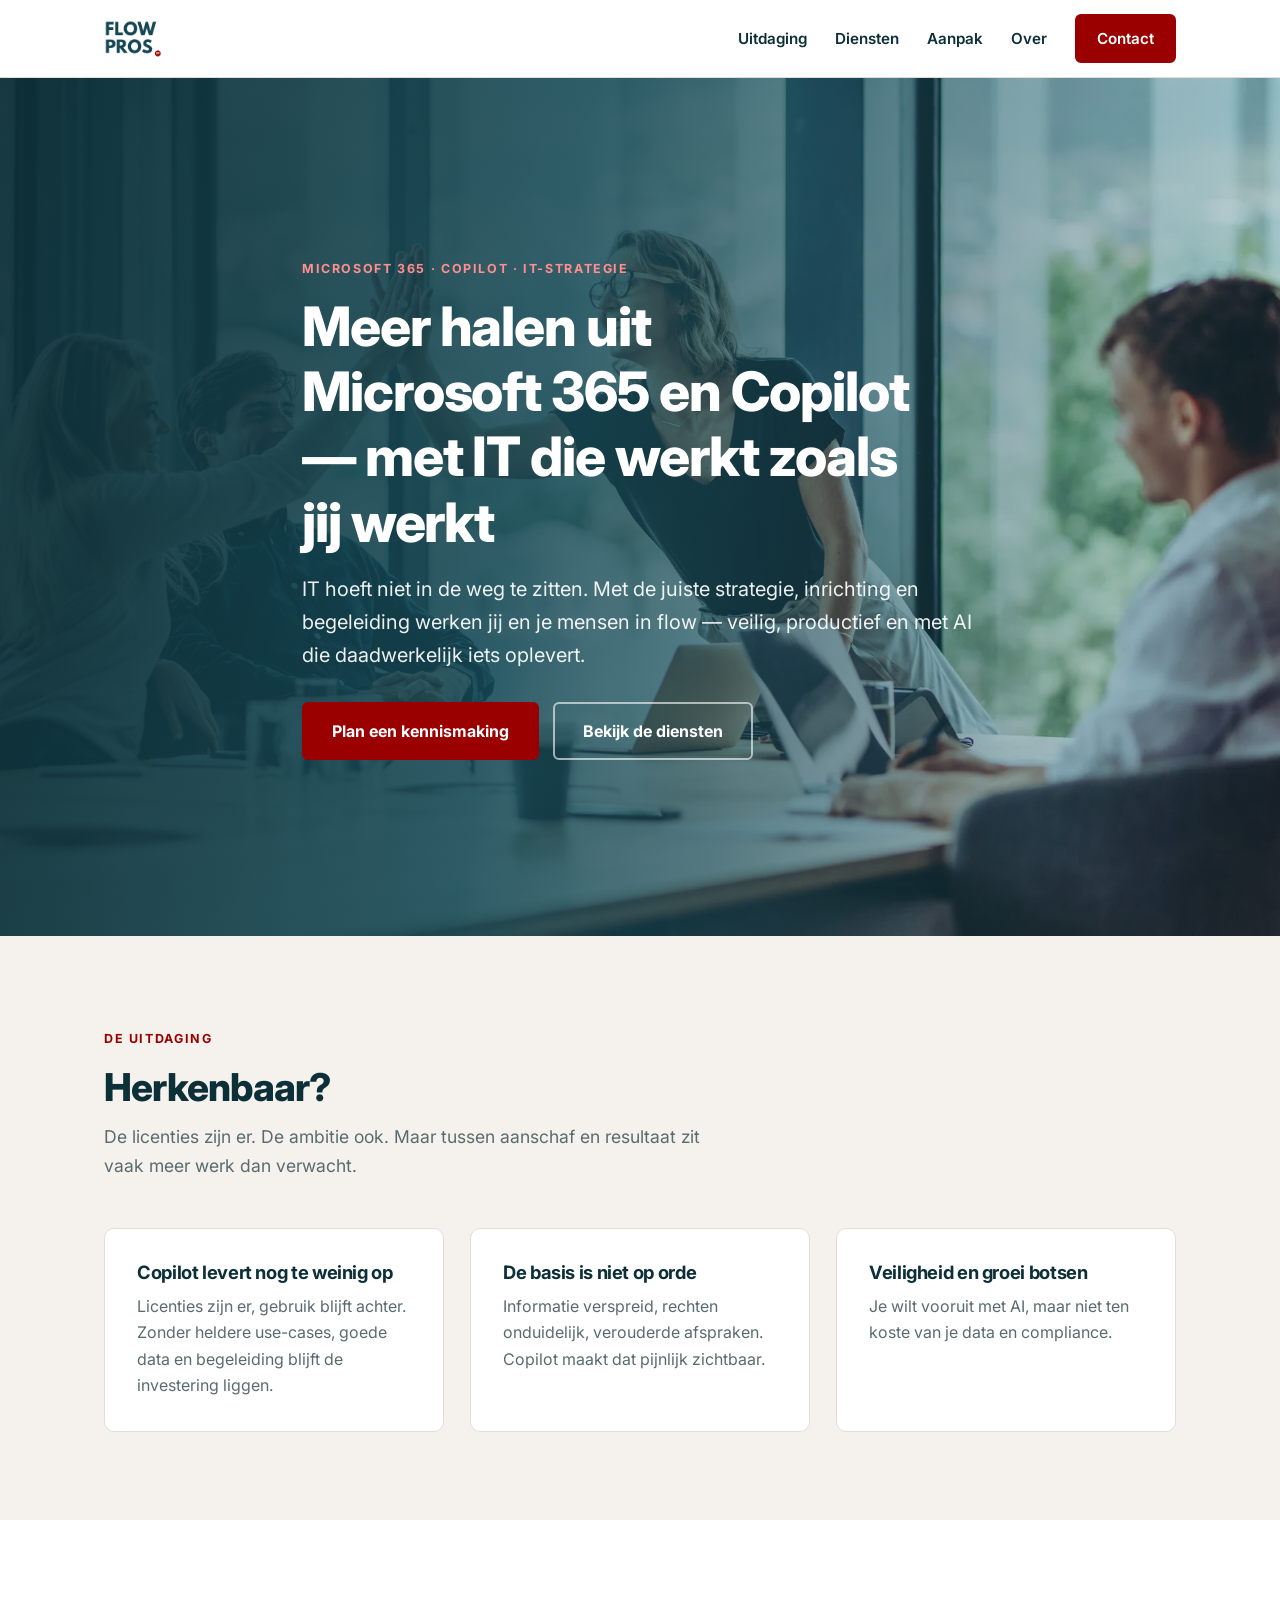
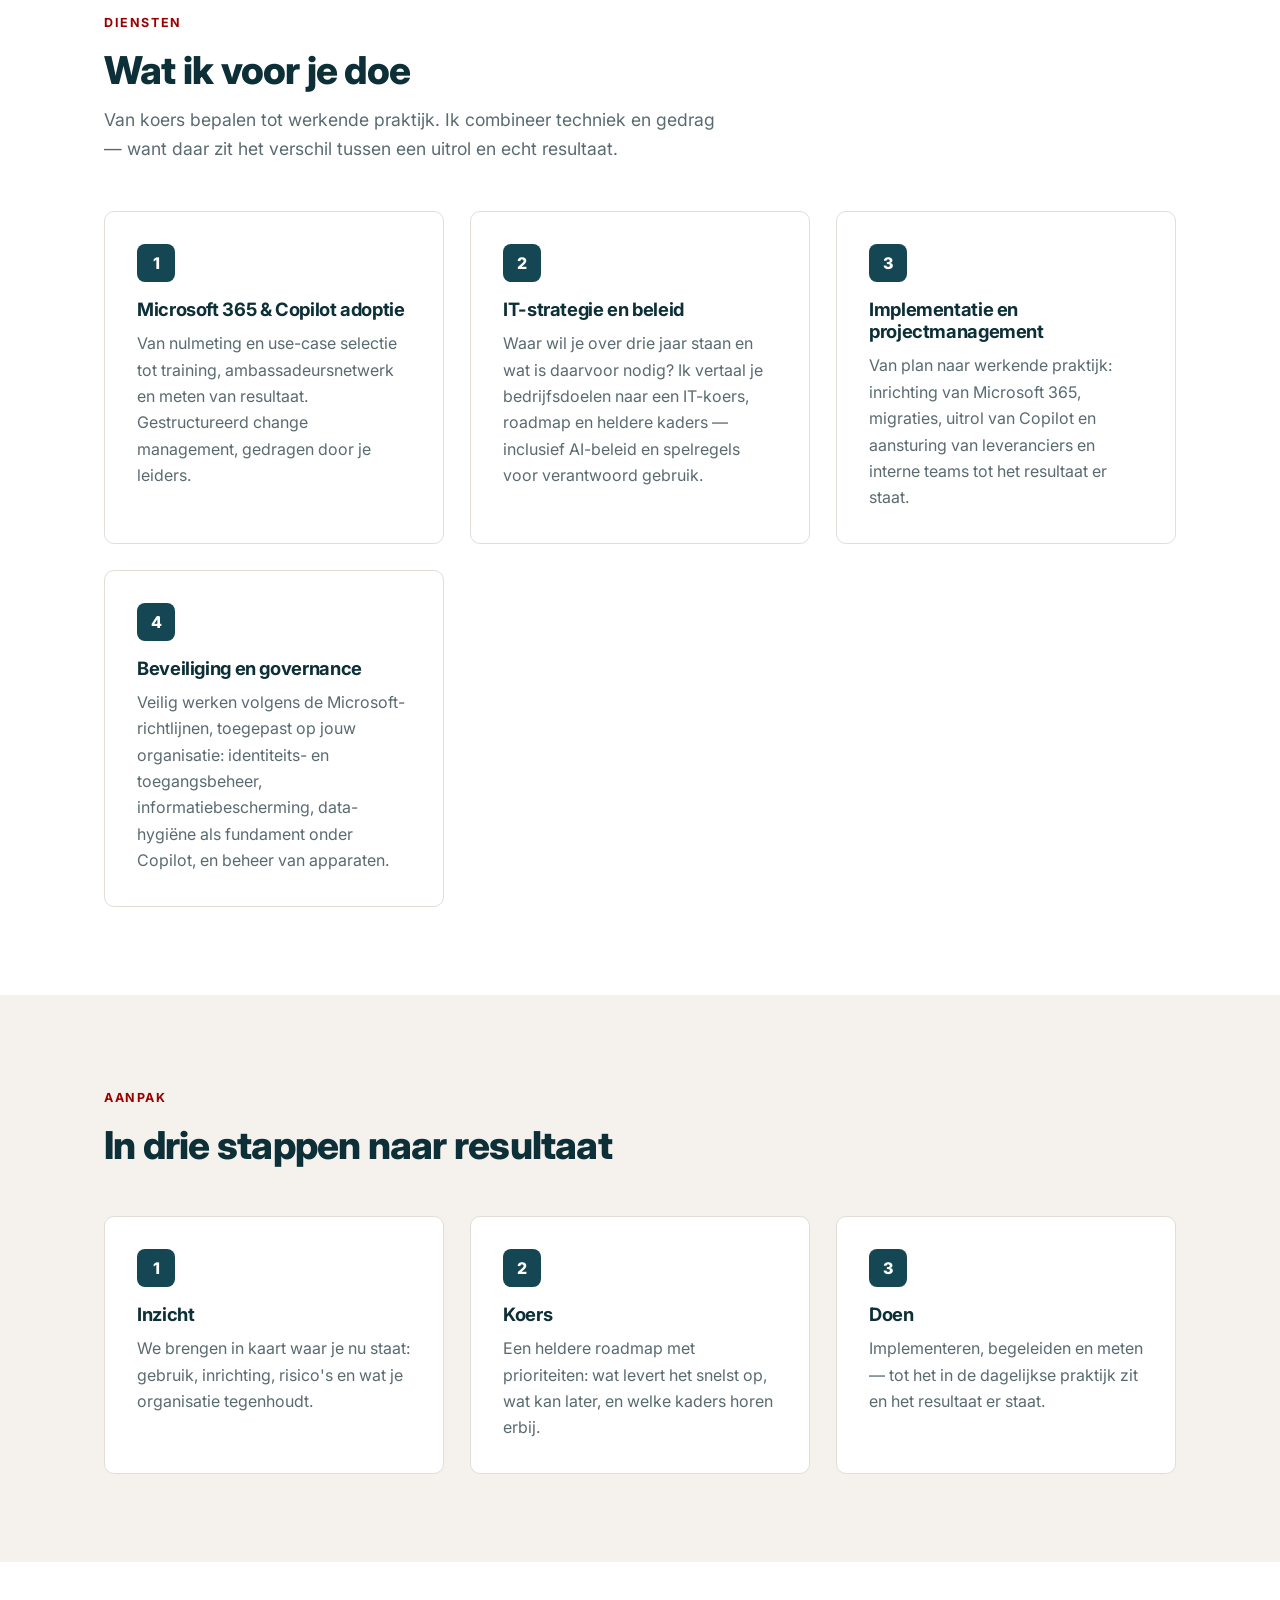
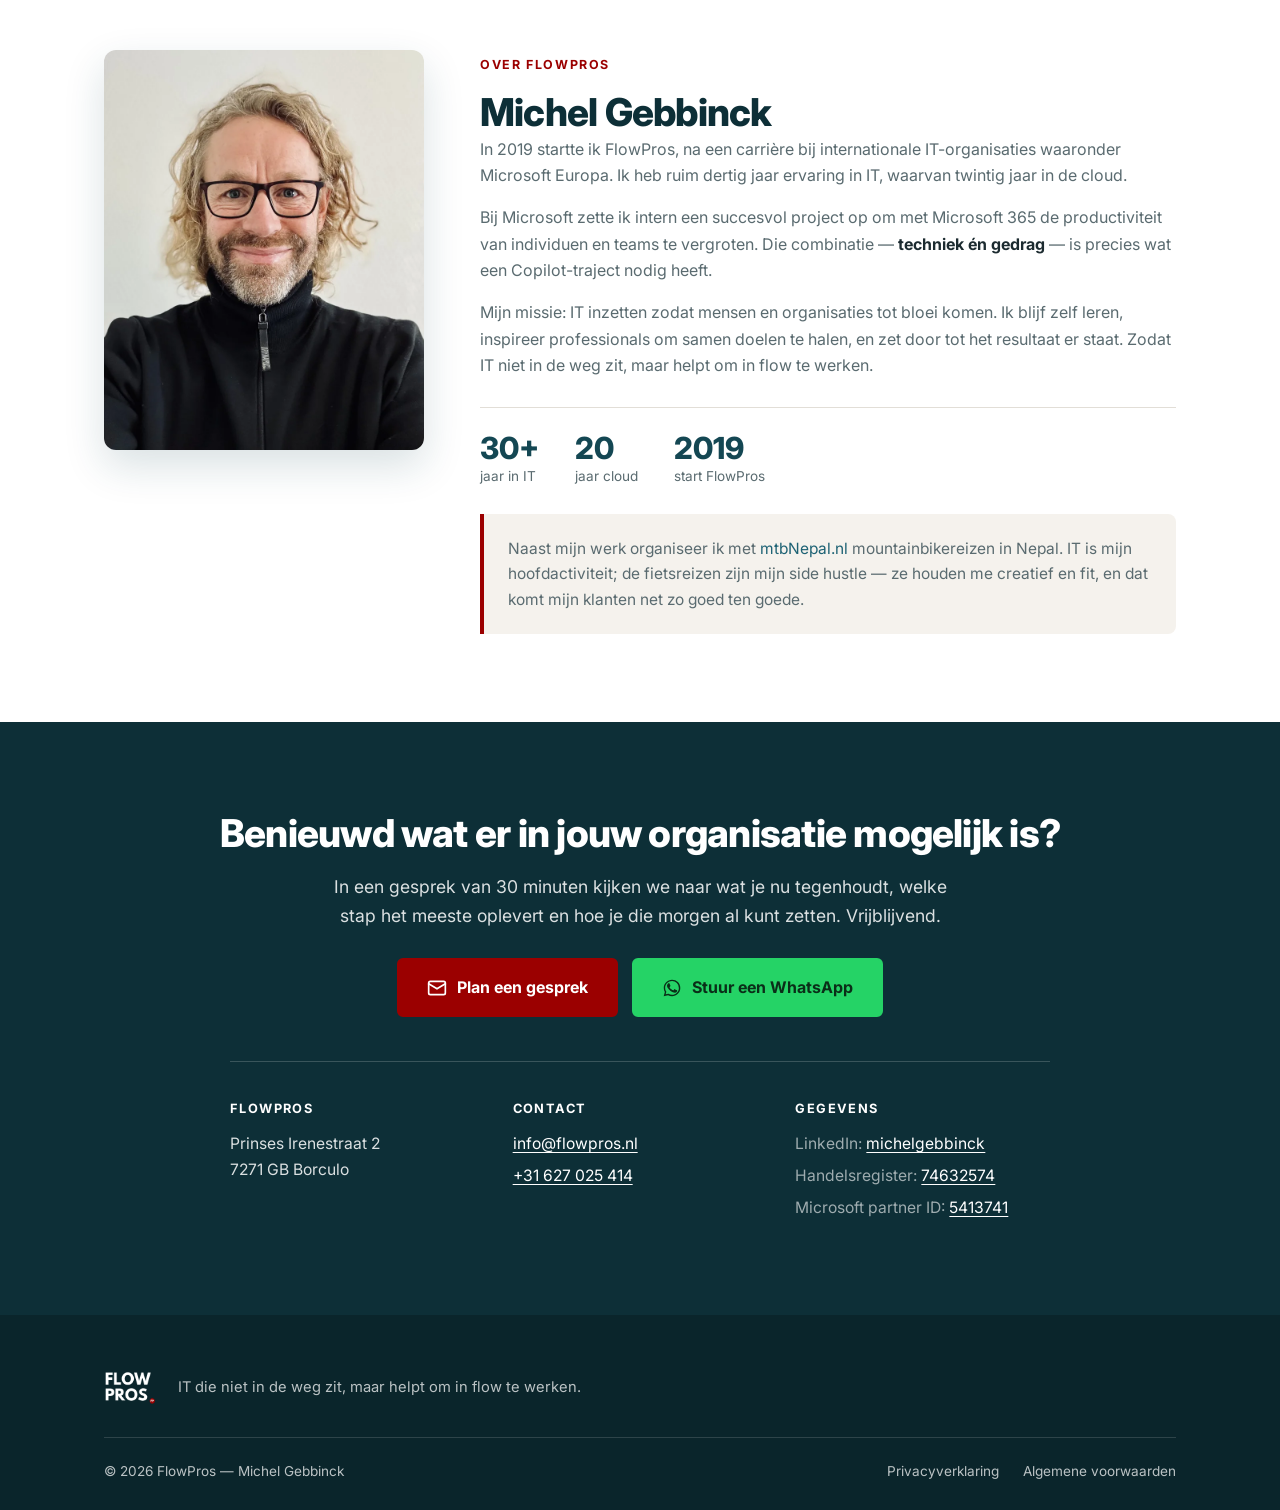
==== commit 8db85dc0: "Add files via upload" ====
--- a/index.html
+++ b/index.html
@@ -165,11 +165,11 @@
     <div class="cta-knoppen">
       <a class="btn" href="mailto:info@flowpros.nl?subject=Kennismaking%20FlowPros">
         <svg class="ico" viewBox="0 0 24 24" fill="none" stroke="currentColor" stroke-width="2" stroke-linecap="round" stroke-linejoin="round" aria-hidden="true"><rect x="2" y="4" width="20" height="16" rx="2"/><path d="m2 7 10 6 10-6"/></svg>
-        Neem contact op
+        Plan een gesprek
       </a>
       <a class="btn btn-wa" href="https://wa.me/31627025414" target="_blank" rel="noopener">
         <svg class="ico" viewBox="0 0 24 24" fill="currentColor" aria-hidden="true"><path d="M17.47 14.38c-.3-.15-1.75-.86-2.02-.96-.27-.1-.47-.15-.67.15-.2.3-.77.96-.94 1.16-.17.2-.35.22-.64.07-.3-.15-1.25-.46-2.38-1.47-.88-.78-1.47-1.75-1.64-2.05-.17-.3-.02-.46.13-.6.13-.14.3-.35.45-.52.15-.18.2-.3.3-.5.1-.2.05-.38-.02-.53-.08-.15-.67-1.6-.92-2.2-.24-.58-.49-.5-.67-.51h-.57c-.2 0-.52.07-.79.38-.27.3-1.04 1.02-1.04 2.48s1.06 2.88 1.21 3.08c.15.2 2.1 3.2 5.08 4.49.71.3 1.26.49 1.7.63.71.23 1.36.2 1.87.12.57-.09 1.75-.72 2-1.41.25-.7.25-1.29.17-1.41-.07-.13-.27-.2-.57-.35z"/><path d="M12.04 2C6.58 2 2.13 6.45 2.13 11.91c0 1.75.46 3.45 1.32 4.95L2 22l5.25-1.38a9.86 9.86 0 0 0 4.79 1.22h.01c5.46 0 9.91-4.45 9.91-9.91 0-2.65-1.03-5.14-2.9-7.01A9.82 9.82 0 0 0 12.04 2zm0 18.15h-.01c-1.48 0-2.94-.4-4.21-1.15l-.3-.18-3.12.82.83-3.04-.2-.31a8.21 8.21 0 0 1-1.26-4.38c0-4.54 3.7-8.23 8.24-8.23 2.2 0 4.27.86 5.82 2.42a8.18 8.18 0 0 1 2.41 5.82c0 4.54-3.69 8.23-8.2 8.23z"/></svg>
-        App me
+        Stuur een WhatsApp
       </a>
     </div>
 
@@ -197,11 +197,9 @@
 
 <footer class="site-footer">
   <div class="wrap">
-    <div class="footer-grid">
-      <div>
-        <img src="img/logo-wit.webp" alt="FlowPros" width="600" height="394">
-        <p>IT die niet in de weg zit, maar helpt om in flow te werken.</p>
-      </div>
+    <div class="footer-merk">
+      <img src="img/logo-wit.webp" alt="FlowPros" width="600" height="394">
+      <p>IT die niet in de weg zit, maar helpt om in flow te werken.</p>
     </div>
     <div class="footer-onder">
       <span>&copy; 2026 FlowPros — Michel Gebbinck</span>
--- a/style.css
+++ b/style.css
@@ -98,8 +98,9 @@
 
 /* footer */
 .site-footer{background:#0a252b;color:rgba(255,255,255,.72);padding:56px 0 28px;font-size:.92rem}
-.footer-grid{margin-bottom:36px;max-width:52ch}
-.site-footer img{height:34px;width:auto;margin-bottom:16px}
+.footer-merk{display:flex;align-items:center;gap:22px;margin-bottom:32px;flex-wrap:wrap}
+.footer-merk img{height:34px;width:auto;margin:0;flex-shrink:0}
+.footer-merk p{margin:0;line-height:1.4}
 .site-footer h4{color:#fff;font-size:.82rem;letter-spacing:.11em;text-transform:uppercase;margin-bottom:14px}
 .site-footer a{color:rgba(255,255,255,.72);display:block;margin-bottom:8px}
 .site-footer a:hover{color:#fff}
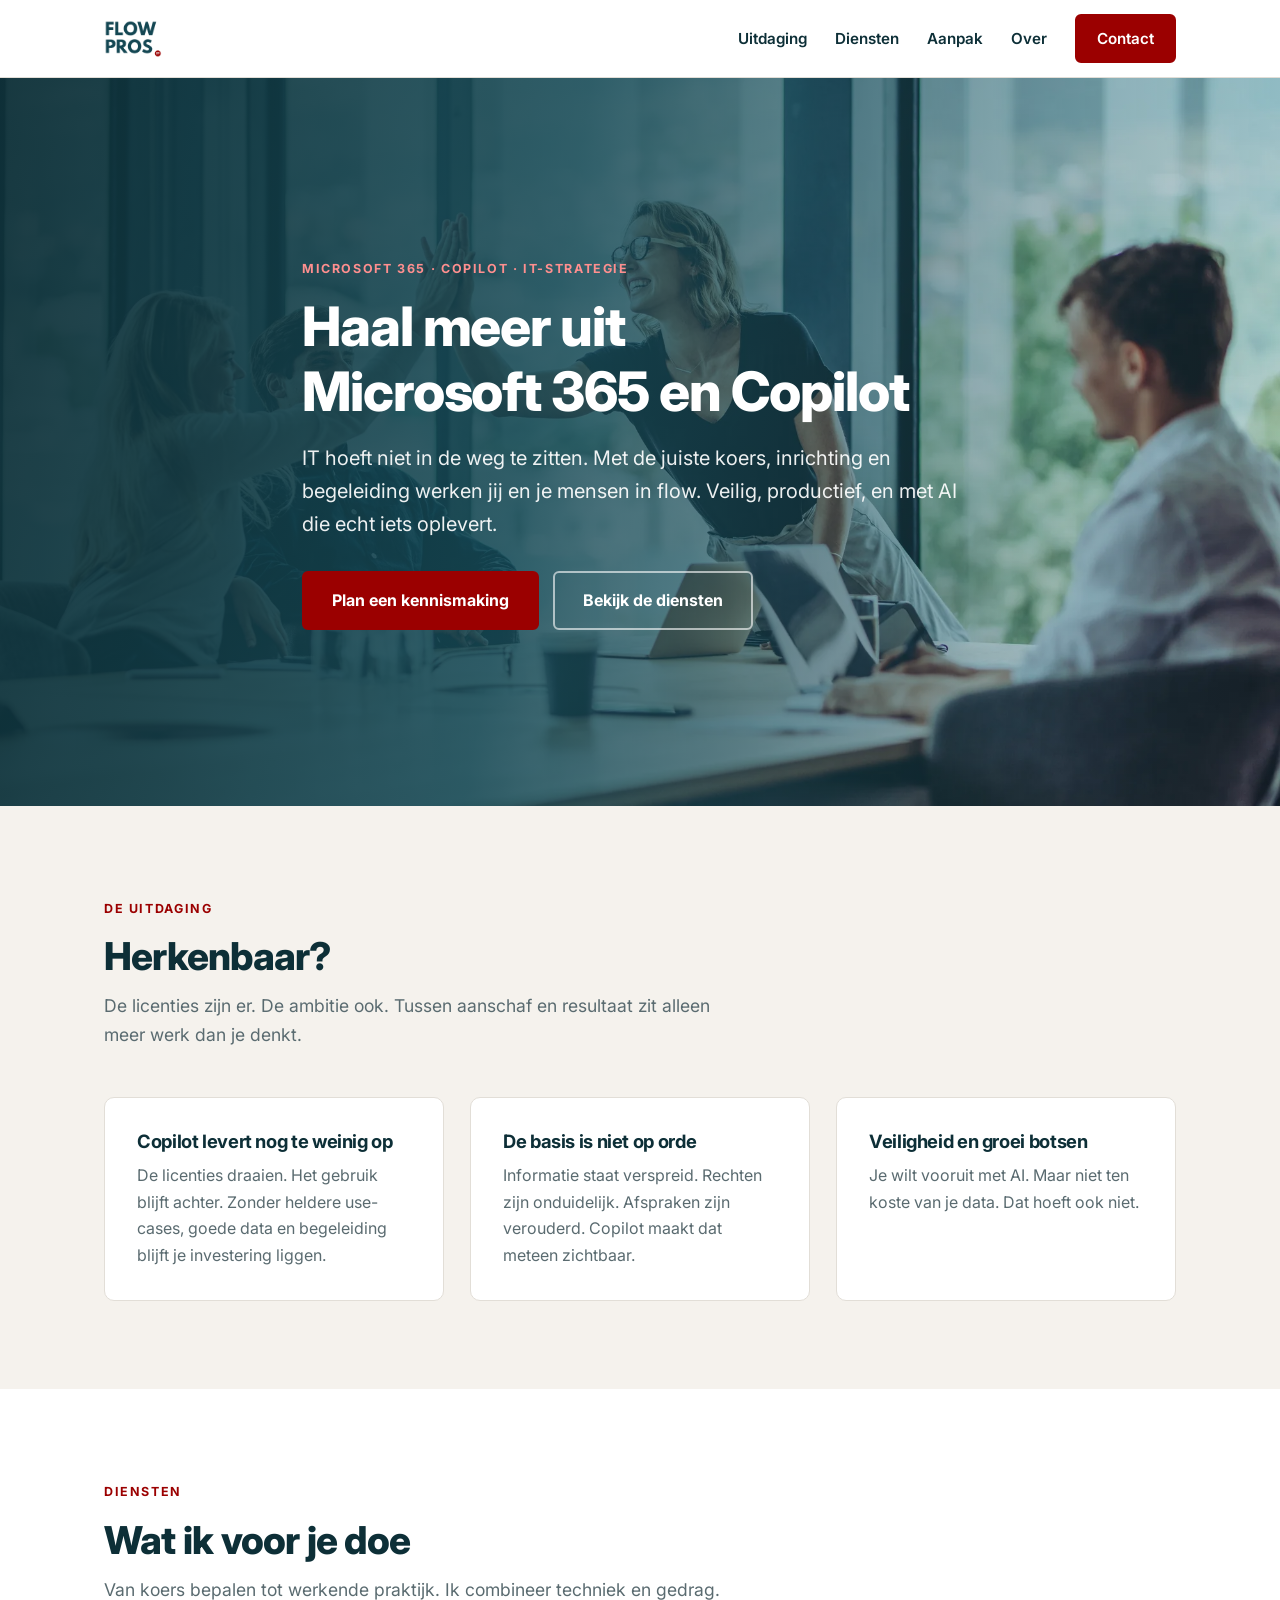
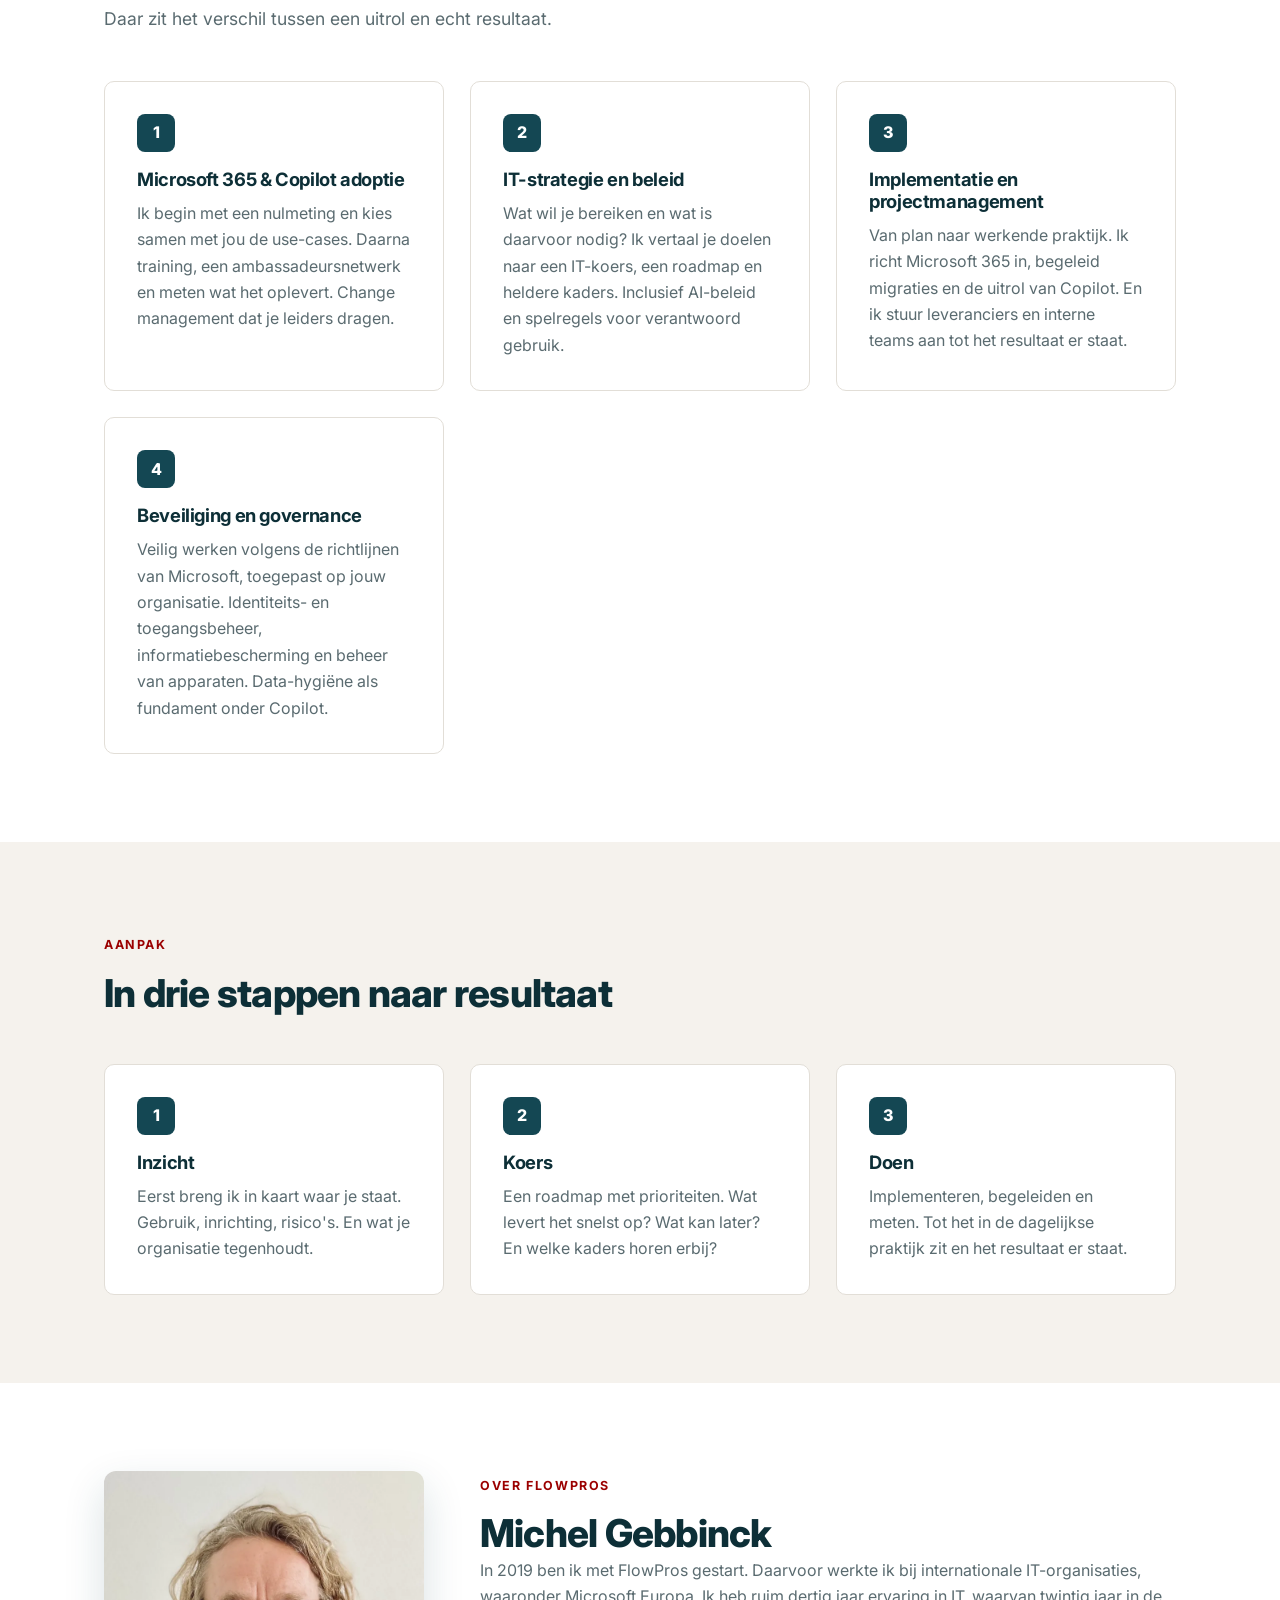
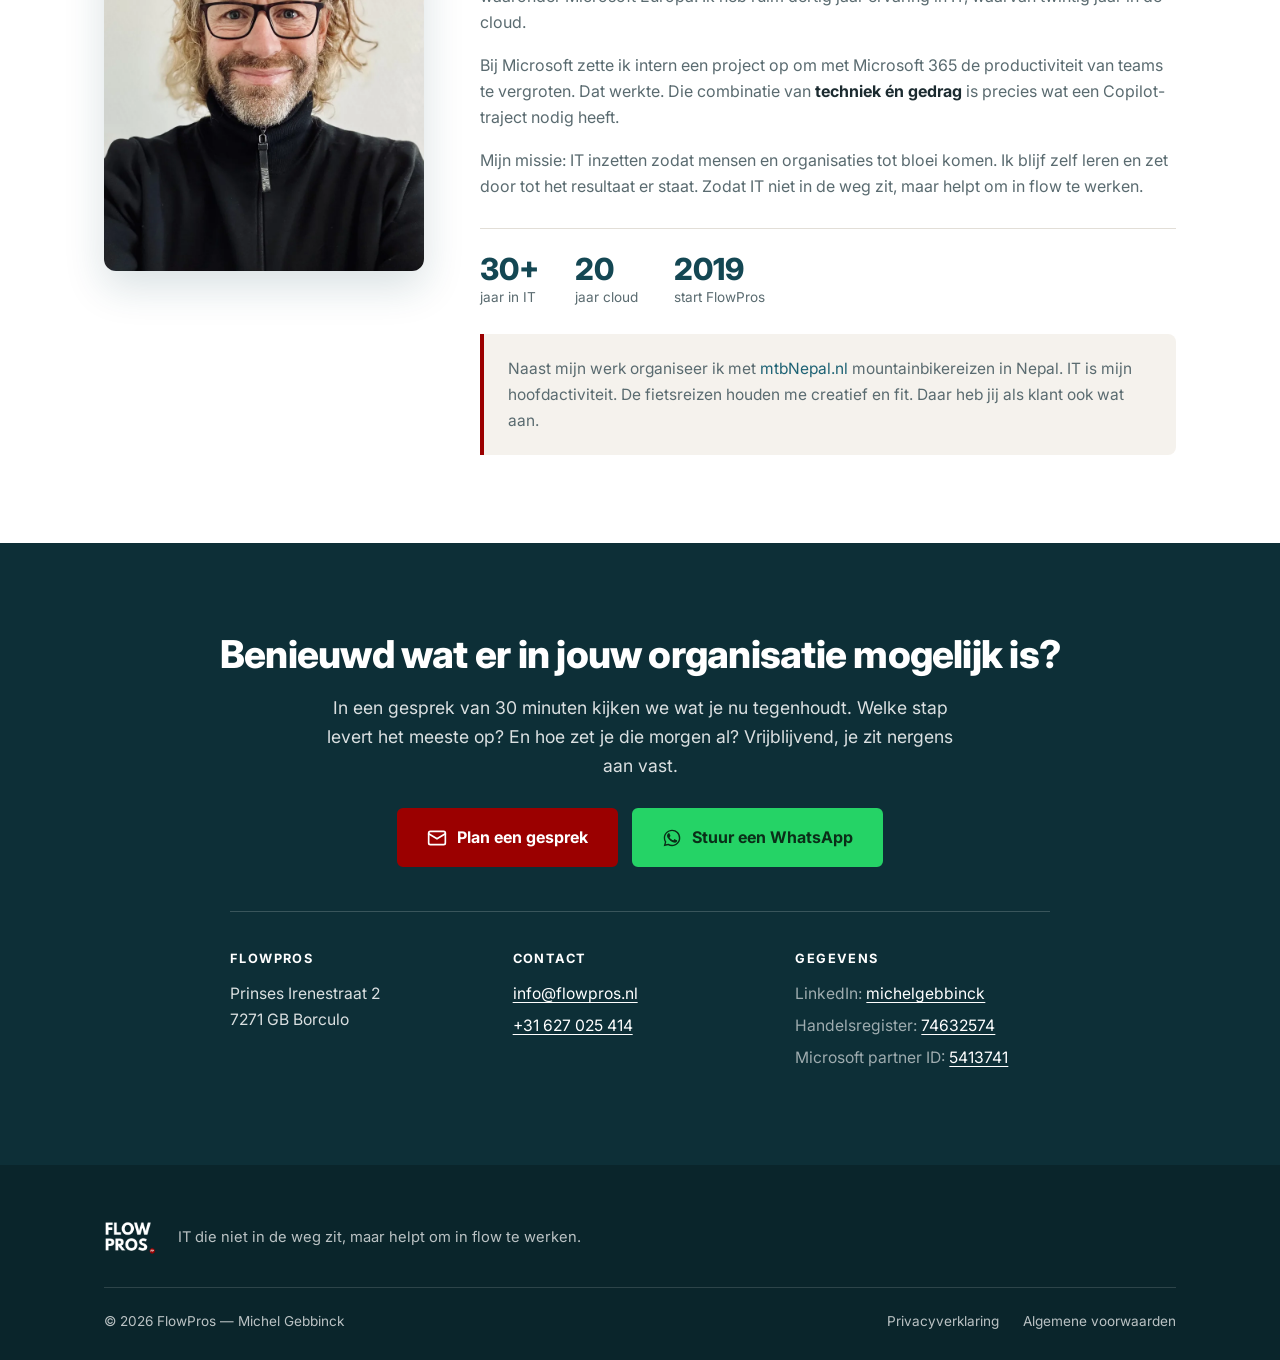
==== commit 9a098d85: "Add files via upload" ====
--- a/index.html
+++ b/index.html
@@ -4,19 +4,68 @@
 <meta charset="utf-8">
 <meta name="viewport" content="width=device-width,initial-scale=1">
 <title>FlowPros — Microsoft 365, Copilot &amp; IT-strategie | Michel Gebbinck</title>
-<meta name="description" content="FlowPros helpt organisaties meer halen uit Microsoft 365 en Copilot. Adoptie en change management, IT-strategie en beleid, implementatie en beveiliging. Door Michel Gebbinck.">
+<meta name="description" content="Haal meer uit Microsoft 365 en Copilot. Ik help je met adoptie, IT-strategie en beleid, implementatie en beveiliging. FlowPros — Michel Gebbinck, Borculo.">
 <link rel="canonical" href="https://www.flowpros.nl/">
 <meta property="og:title" content="FlowPros — Microsoft 365, Copilot &amp; IT-strategie">
-<meta property="og:description" content="IT die werkt zoals jij werkt. Meer halen uit Microsoft 365 en Copilot — veilig, productief en met AI die daadwerkelijk iets oplevert.">
+<meta property="og:description" content="IT hoeft niet in de weg te zitten. Meer halen uit Microsoft 365 en Copilot: veilig, productief, en met AI die echt iets oplevert.">
 <meta property="og:type" content="website">
 <meta property="og:locale" content="nl_NL">
 <meta property="og:image" content="https://www.flowpros.nl/img/hero.webp">
+<meta property="og:url" content="https://www.flowpros.nl/">
+<meta property="og:site_name" content="FlowPros">
+<meta name="twitter:card" content="summary_large_image">
+<meta name="author" content="Michel Gebbinck">
 <meta name="theme-color" content="#144753">
 <link rel="icon" href="img/logo.webp">
 <link rel="preconnect" href="https://fonts.googleapis.com">
 <link rel="preconnect" href="https://fonts.gstatic.com" crossorigin>
 <link href="https://fonts.googleapis.com/css2?family=Inter:wght@400;600;700;800&display=swap" rel="stylesheet">
 <link rel="stylesheet" href="style.css">
+<script type="application/ld+json">
+{
+  "@context": "https://schema.org",
+  "@type": "ProfessionalService",
+  "@id": "https://www.flowpros.nl/#flowpros",
+  "name": "FlowPros",
+  "description": "FlowPros helpt organisaties meer halen uit Microsoft 365 en Copilot: adoptie en change management, IT-strategie en beleid, implementatie, projectmanagement en beveiliging.",
+  "url": "https://www.flowpros.nl/",
+  "logo": "https://www.flowpros.nl/img/logo.webp",
+  "image": "https://www.flowpros.nl/img/hero.webp",
+  "email": "info@flowpros.nl",
+  "telephone": "+31627025414",
+  "vatID": "",
+  "taxID": "74632574",
+  "priceRange": "$$",
+  "address": {
+    "@type": "PostalAddress",
+    "streetAddress": "Prinses Irenestraat 2",
+    "postalCode": "7271 GB",
+    "addressLocality": "Borculo",
+    "addressCountry": "NL"
+  },
+  "areaServed": { "@type": "Country", "name": "Nederland" },
+  "founder": {
+    "@type": "Person",
+    "name": "Michel Gebbinck",
+    "jobTitle": "Consultant Microsoft 365, Copilot en IT-strategie",
+    "image": "https://www.flowpros.nl/img/michel.webp",
+    "sameAs": ["https://www.linkedin.com/in/michelgebbinck/"]
+  },
+  "sameAs": ["https://www.linkedin.com/in/michelgebbinck/"],
+  "knowsAbout": ["Microsoft 365", "Microsoft Copilot", "IT-strategie", "IT-beleid", "Adoptie en change management", "Informatiebeveiliging", "Microsoft Teams", "SharePoint"],
+  "hasOfferCatalog": {
+    "@type": "OfferCatalog",
+    "name": "Diensten",
+    "itemListElement": [
+      { "@type": "Offer", "itemOffered": { "@type": "Service", "name": "Microsoft 365 en Copilot adoptie", "description": "Van nulmeting en use-case selectie tot training, ambassadeursnetwerk en meten van resultaat." } },
+      { "@type": "Offer", "itemOffered": { "@type": "Service", "name": "IT-strategie en beleid", "description": "Bedrijfsdoelen vertaald naar IT-koers, roadmap en heldere kaders, inclusief AI-beleid." } },
+      { "@type": "Offer", "itemOffered": { "@type": "Service", "name": "Implementatie en projectmanagement", "description": "Inrichting van Microsoft 365, migraties, uitrol van Copilot en aansturing van leveranciers." } },
+      { "@type": "Offer", "itemOffered": { "@type": "Service", "name": "Beveiliging en governance", "description": "Identiteits- en toegangsbeheer, informatiebescherming, data-hygiene en beheer van apparaten." } }
+    ]
+  }
+}
+</script>
+
 </head>
 <body>
 
@@ -42,8 +91,8 @@
   <img src="img/hero.webp" alt="Team viert samen een resultaat tijdens een overleg" width="2000" height="1174" fetchpriority="high">
   <div class="wrap">
     <span class="eyebrow" style="color:#ff8f8f">Microsoft 365 · Copilot · IT-strategie</span>
-    <h1>Meer halen uit Microsoft&nbsp;365 en Copilot — met IT die werkt zoals jij werkt</h1>
-    <p>IT hoeft niet in de weg te zitten. Met de juiste strategie, inrichting en begeleiding werken jij en je mensen in flow — veilig, productief en met AI die daadwerkelijk iets oplevert.</p>
+    <h1>Haal meer uit Microsoft&nbsp;365 en Copilot</h1>
+    <p>IT hoeft niet in de weg te zitten. Met de juiste koers, inrichting en begeleiding werken jij en je mensen in flow. Veilig, productief, en met AI die echt iets oplevert.</p>
     <div class="hero-acties">
       <a class="btn" href="#contact">Plan een kennismaking</a>
       <a class="btn btn-licht" href="#diensten">Bekijk de diensten</a>
@@ -56,20 +105,20 @@
     <div class="sect-kop">
       <span class="eyebrow">De uitdaging</span>
       <h2>Herkenbaar?</h2>
-      <p>De licenties zijn er. De ambitie ook. Maar tussen aanschaf en resultaat zit vaak meer werk dan verwacht.</p>
+      <p>De licenties zijn er. De ambitie ook. Tussen aanschaf en resultaat zit alleen meer werk dan je denkt.</p>
     </div>
     <div class="grid grid-3">
       <article class="kaart">
         <h3>Copilot levert nog te weinig op</h3>
-        <p>Licenties zijn er, gebruik blijft achter. Zonder heldere use-cases, goede data en begeleiding blijft de investering liggen.</p>
+        <p>De licenties draaien. Het gebruik blijft achter. Zonder heldere use-cases, goede data en begeleiding blijft je investering liggen.</p>
       </article>
       <article class="kaart">
         <h3>De basis is niet op orde</h3>
-        <p>Informatie verspreid, rechten onduidelijk, verouderde afspraken. Copilot maakt dat pijnlijk zichtbaar.</p>
+        <p>Informatie staat verspreid. Rechten zijn onduidelijk. Afspraken zijn verouderd. Copilot maakt dat meteen zichtbaar.</p>
       </article>
       <article class="kaart">
         <h3>Veiligheid en groei botsen</h3>
-        <p>Je wilt vooruit met AI, maar niet ten koste van je data en compliance.</p>
+        <p>Je wilt vooruit met AI. Maar niet ten koste van je data. Dat hoeft ook niet.</p>
       </article>
     </div>
   </div>
@@ -80,28 +129,28 @@
     <div class="sect-kop">
       <span class="eyebrow">Diensten</span>
       <h2>Wat ik voor je doe</h2>
-      <p>Van koers bepalen tot werkende praktijk. Ik combineer techniek en gedrag — want daar zit het verschil tussen een uitrol en echt resultaat.</p>
+      <p>Van koers bepalen tot werkende praktijk. Ik combineer techniek en gedrag. Daar zit het verschil tussen een uitrol en echt resultaat.</p>
     </div>
     <div class="grid grid-2">
       <article class="kaart">
         <span class="nr">1</span>
         <h3>Microsoft 365 &amp; Copilot adoptie</h3>
-        <p>Van nulmeting en use-case selectie tot training, ambassadeursnetwerk en meten van resultaat. Gestructureerd change management, gedragen door je leiders.</p>
+        <p>Ik begin met een nulmeting en kies samen met jou de use-cases. Daarna training, een ambassadeursnetwerk en meten wat het oplevert. Change management dat je leiders dragen.</p>
       </article>
       <article class="kaart">
         <span class="nr">2</span>
         <h3>IT-strategie en beleid</h3>
-        <p>Waar wil je over drie jaar staan en wat is daarvoor nodig? Ik vertaal je bedrijfsdoelen naar een IT-koers, roadmap en heldere kaders — inclusief AI-beleid en spelregels voor verantwoord gebruik.</p>
+        <p>Wat wil je bereiken en wat is daarvoor nodig? Ik vertaal je doelen naar een IT-koers, een roadmap en heldere kaders. Inclusief AI-beleid en spelregels voor verantwoord gebruik.</p>
       </article>
       <article class="kaart">
         <span class="nr">3</span>
         <h3>Implementatie en projectmanagement</h3>
-        <p>Van plan naar werkende praktijk: inrichting van Microsoft 365, migraties, uitrol van Copilot en aansturing van leveranciers en interne teams tot het resultaat er staat.</p>
+        <p>Van plan naar werkende praktijk. Ik richt Microsoft 365 in, begeleid migraties en de uitrol van Copilot. En ik stuur leveranciers en interne teams aan tot het resultaat er staat.</p>
       </article>
       <article class="kaart">
         <span class="nr">4</span>
         <h3>Beveiliging en governance</h3>
-        <p>Veilig werken volgens de Microsoft-richtlijnen, toegepast op jouw organisatie: identiteits- en toegangsbeheer, informatiebescherming, data-hygiëne als fundament onder Copilot, en beheer van apparaten.</p>
+        <p>Veilig werken volgens de richtlijnen van Microsoft, toegepast op jouw organisatie. Identiteits- en toegangsbeheer, informatiebescherming en beheer van apparaten. Data-hygiëne als fundament onder Copilot.</p>
       </article>
     </div>
   </div>
@@ -117,17 +166,17 @@
       <article class="kaart">
         <span class="nr">1</span>
         <h3>Inzicht</h3>
-        <p>We brengen in kaart waar je nu staat: gebruik, inrichting, risico's en wat je organisatie tegenhoudt.</p>
+        <p>Eerst breng ik in kaart waar je staat. Gebruik, inrichting, risico's. En wat je organisatie tegenhoudt.</p>
       </article>
       <article class="kaart">
         <span class="nr">2</span>
         <h3>Koers</h3>
-        <p>Een heldere roadmap met prioriteiten: wat levert het snelst op, wat kan later, en welke kaders horen erbij.</p>
+        <p>Een roadmap met prioriteiten. Wat levert het snelst op? Wat kan later? En welke kaders horen erbij?</p>
       </article>
       <article class="kaart">
         <span class="nr">3</span>
         <h3>Doen</h3>
-        <p>Implementeren, begeleiden en meten — tot het in de dagelijkse praktijk zit en het resultaat er staat.</p>
+        <p>Implementeren, begeleiden en meten. Tot het in de dagelijkse praktijk zit en het resultaat er staat.</p>
       </article>
     </div>
   </div>
@@ -142,16 +191,16 @@
       <div class="over-tekst">
         <span class="eyebrow">Over FlowPros</span>
         <h2>Michel Gebbinck</h2>
-        <p>In 2019 startte ik FlowPros, na een carrière bij internationale IT-organisaties waaronder Microsoft Europa. Ik heb ruim dertig jaar ervaring in IT, waarvan twintig jaar in de cloud.</p>
-        <p>Bij Microsoft zette ik intern een succesvol project op om met Microsoft 365 de productiviteit van individuen en teams te vergroten. Die combinatie — <strong>techniek én gedrag</strong> — is precies wat een Copilot-traject nodig heeft.</p>
-        <p>Mijn missie: IT inzetten zodat mensen en organisaties tot bloei komen. Ik blijf zelf leren, inspireer professionals om samen doelen te halen, en zet door tot het resultaat er staat. Zodat IT niet in de weg zit, maar helpt om in flow te werken.</p>
+        <p>In 2019 ben ik met FlowPros gestart. Daarvoor werkte ik bij internationale IT-organisaties, waaronder Microsoft Europa. Ik heb ruim dertig jaar ervaring in IT, waarvan twintig jaar in de cloud.</p>
+        <p>Bij Microsoft zette ik intern een project op om met Microsoft 365 de productiviteit van teams te vergroten. Dat werkte. Die combinatie van <strong>techniek én gedrag</strong> is precies wat een Copilot-traject nodig heeft.</p>
+        <p>Mijn missie: IT inzetten zodat mensen en organisaties tot bloei komen. Ik blijf zelf leren en zet door tot het resultaat er staat. Zodat IT niet in de weg zit, maar helpt om in flow te werken.</p>
         <div class="feiten">
           <div class="feit"><div class="n">30+</div><div class="l">jaar in IT</div></div>
           <div class="feit"><div class="n">20</div><div class="l">jaar cloud</div></div>
           <div class="feit"><div class="n">2019</div><div class="l">start FlowPros</div></div>
         </div>
         <div class="zijnoot">
-          <p>Naast mijn werk organiseer ik met <a href="https://www.mtbnepal.nl" target="_blank" rel="noopener">mtbNepal.nl</a> mountainbikereizen in Nepal. IT is mijn hoofdactiviteit; de fietsreizen zijn mijn side hustle — ze houden me creatief en fit, en dat komt mijn klanten net zo goed ten goede.</p>
+          <p>Naast mijn werk organiseer ik met <a href="https://www.mtbnepal.nl" target="_blank" rel="noopener">mtbNepal.nl</a> mountainbikereizen in Nepal. IT is mijn hoofdactiviteit. De fietsreizen houden me creatief en fit. Daar heb jij als klant ook wat aan.</p>
         </div>
       </div>
     </div>
@@ -161,7 +210,7 @@
 <section id="contact" class="cta">
   <div class="wrap">
     <h2>Benieuwd wat er in jouw organisatie mogelijk is?</h2>
-    <p>In een gesprek van 30 minuten kijken we naar wat je nu tegenhoudt, welke stap het meeste oplevert en hoe je die morgen al kunt zetten. Vrijblijvend.</p>
+    <p>In een gesprek van 30 minuten kijken we wat je nu tegenhoudt. Welke stap levert het meeste op? En hoe zet je die morgen al? Vrijblijvend, je zit nergens aan vast.</p>
     <div class="cta-knoppen">
       <a class="btn" href="mailto:info@flowpros.nl?subject=Kennismaking%20FlowPros">
         <svg class="ico" viewBox="0 0 24 24" fill="none" stroke="currentColor" stroke-width="2" stroke-linecap="round" stroke-linejoin="round" aria-hidden="true"><rect x="2" y="4" width="20" height="16" rx="2"/><path d="m2 7 10 6 10-6"/></svg>
@@ -186,7 +235,7 @@
       <div>
         <h4>Gegevens</h4>
         <div class="rij"><span class="label">LinkedIn:</span> <a href="https://www.linkedin.com/in/michelgebbinck/" target="_blank" rel="noopener">michelgebbinck</a></div>
-        <div class="rij"><span class="label">Handelsregister:</span> <a href="https://www.kvk.nl/zoeken/handelsregister/?handelsnaam=&amp;kvknummer=74632574&amp;straat=&amp;postcode=&amp;huisnummer=&amp;plaats=&amp;hoofdvestiging=1&amp;rechtspersoon=1&amp;nevenvestiging=1&amp;zoekvervallen=0&amp;zoekuitgeschreven=1&amp;start=0" target="_blank" rel="noopener">74632574</a></div>
+        <div class="rij"><span class="label">Handelsregister:</span> <a href="https://www.kvk.nl/bestellen/#/74632574000042574684" target="_blank" rel="noopener">74632574</a></div>
         <div class="rij"><span class="label">Microsoft partner ID:</span> <a href="https://www.microsoft.com/nl-nl/solution-providers/partnerdetails/flowpros_3ee1bde8-e8cf-4bba-b5d1-eec36bbd3660/aac52212-56aa-4d69-8d8a-f1f6c12d0b8d" target="_blank" rel="noopener">5413741</a></div>
       </div>
     </div>
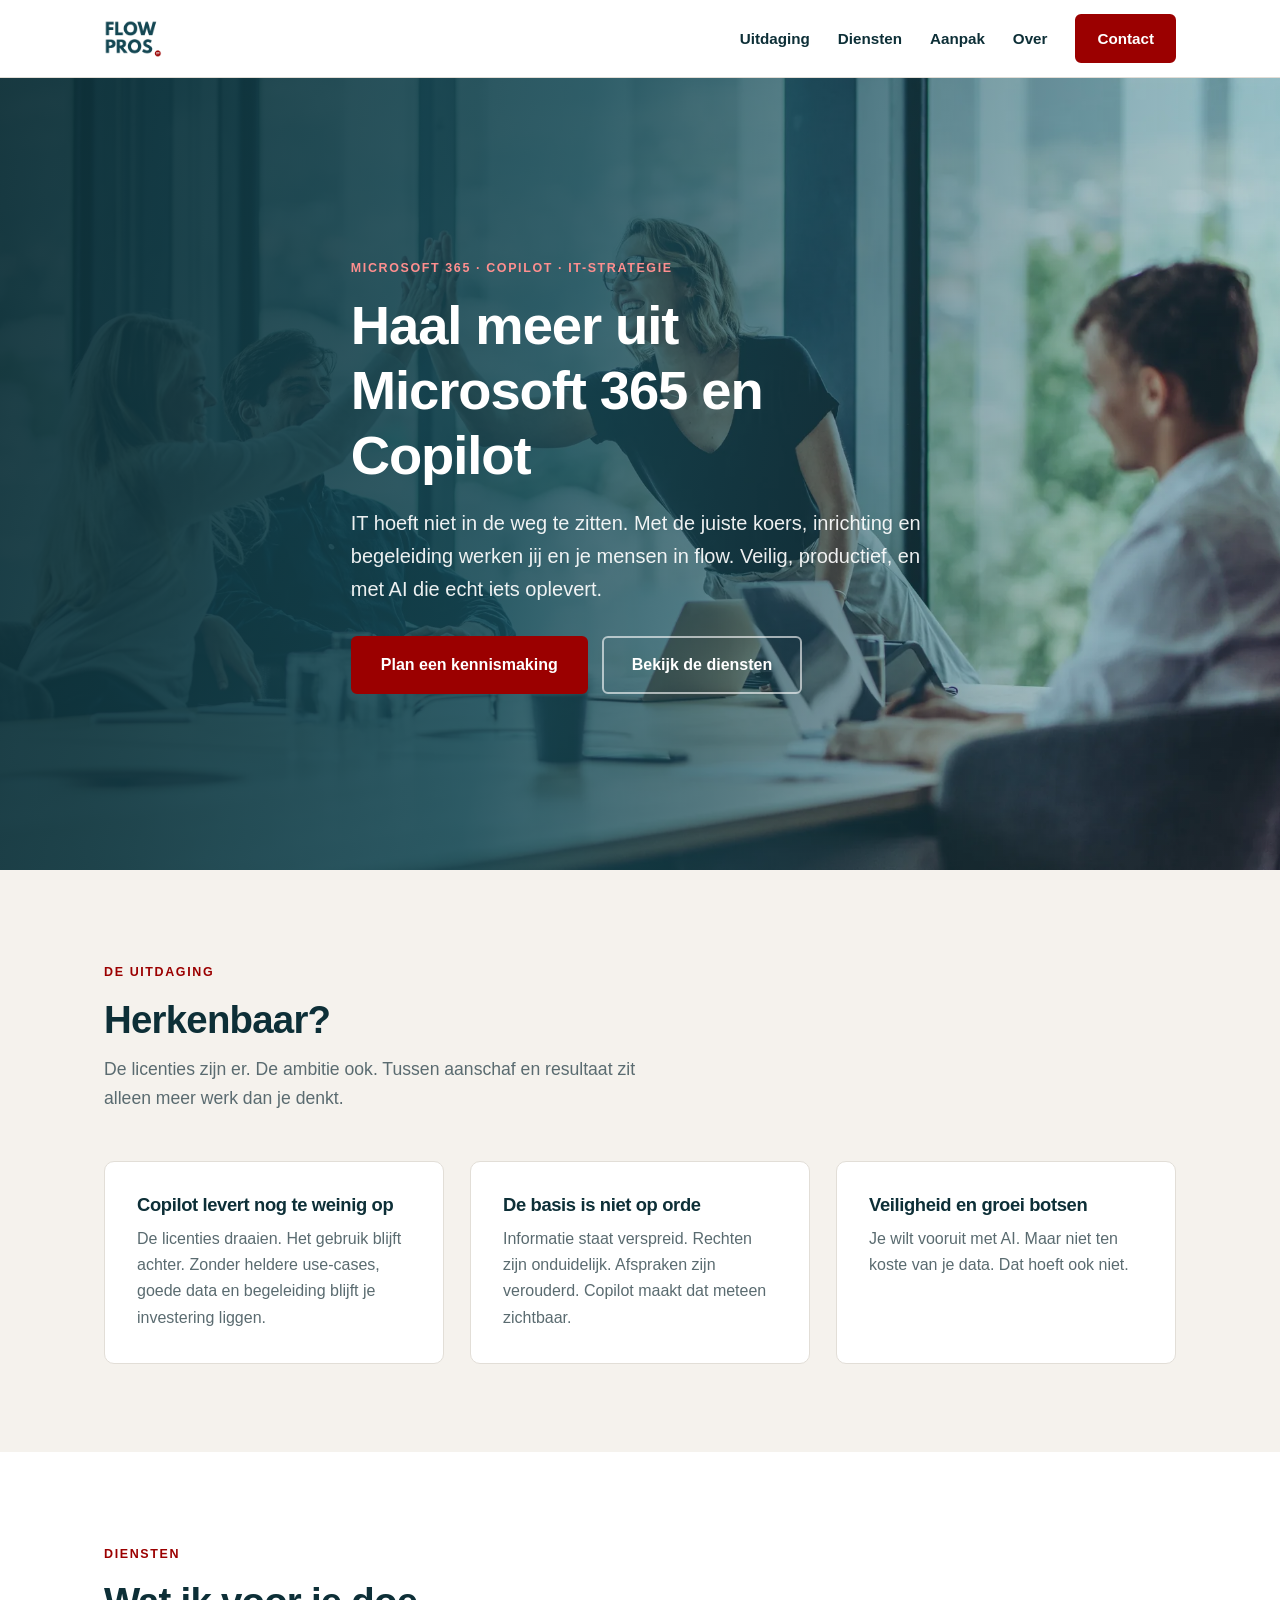
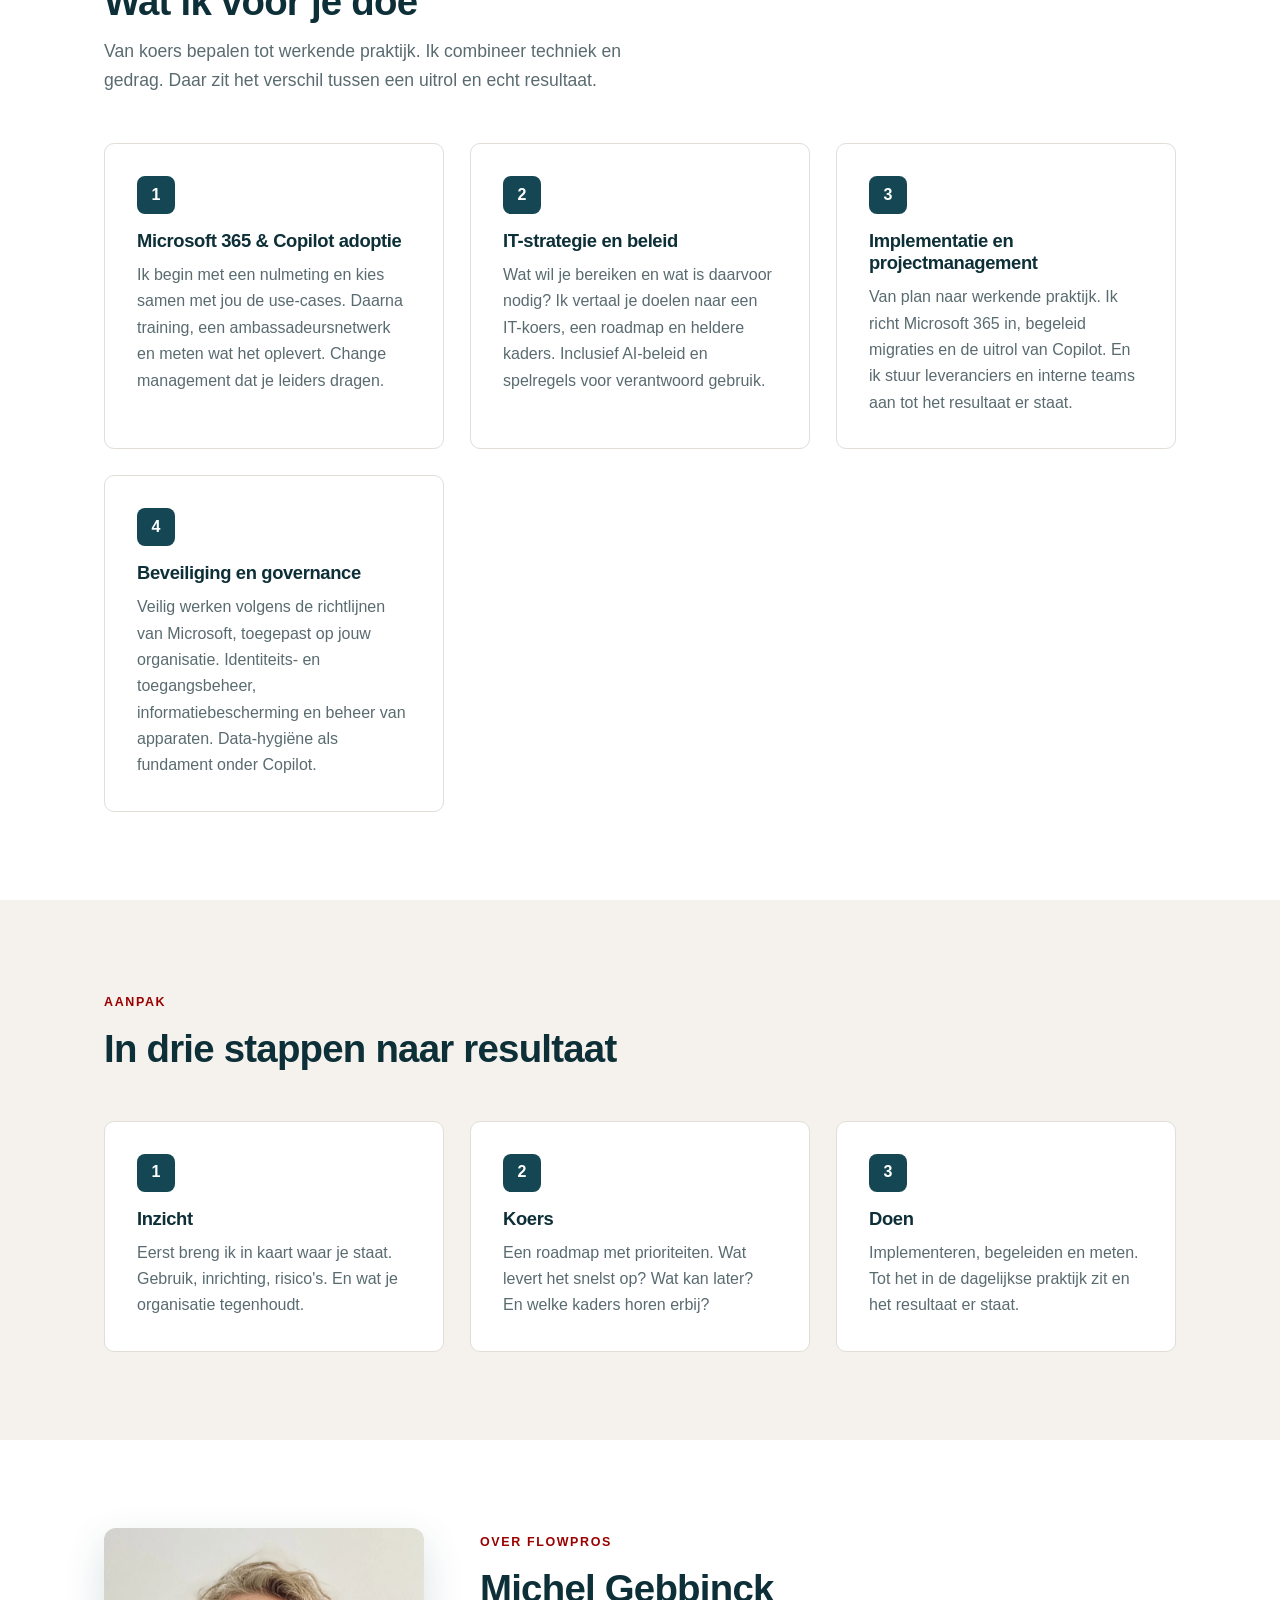
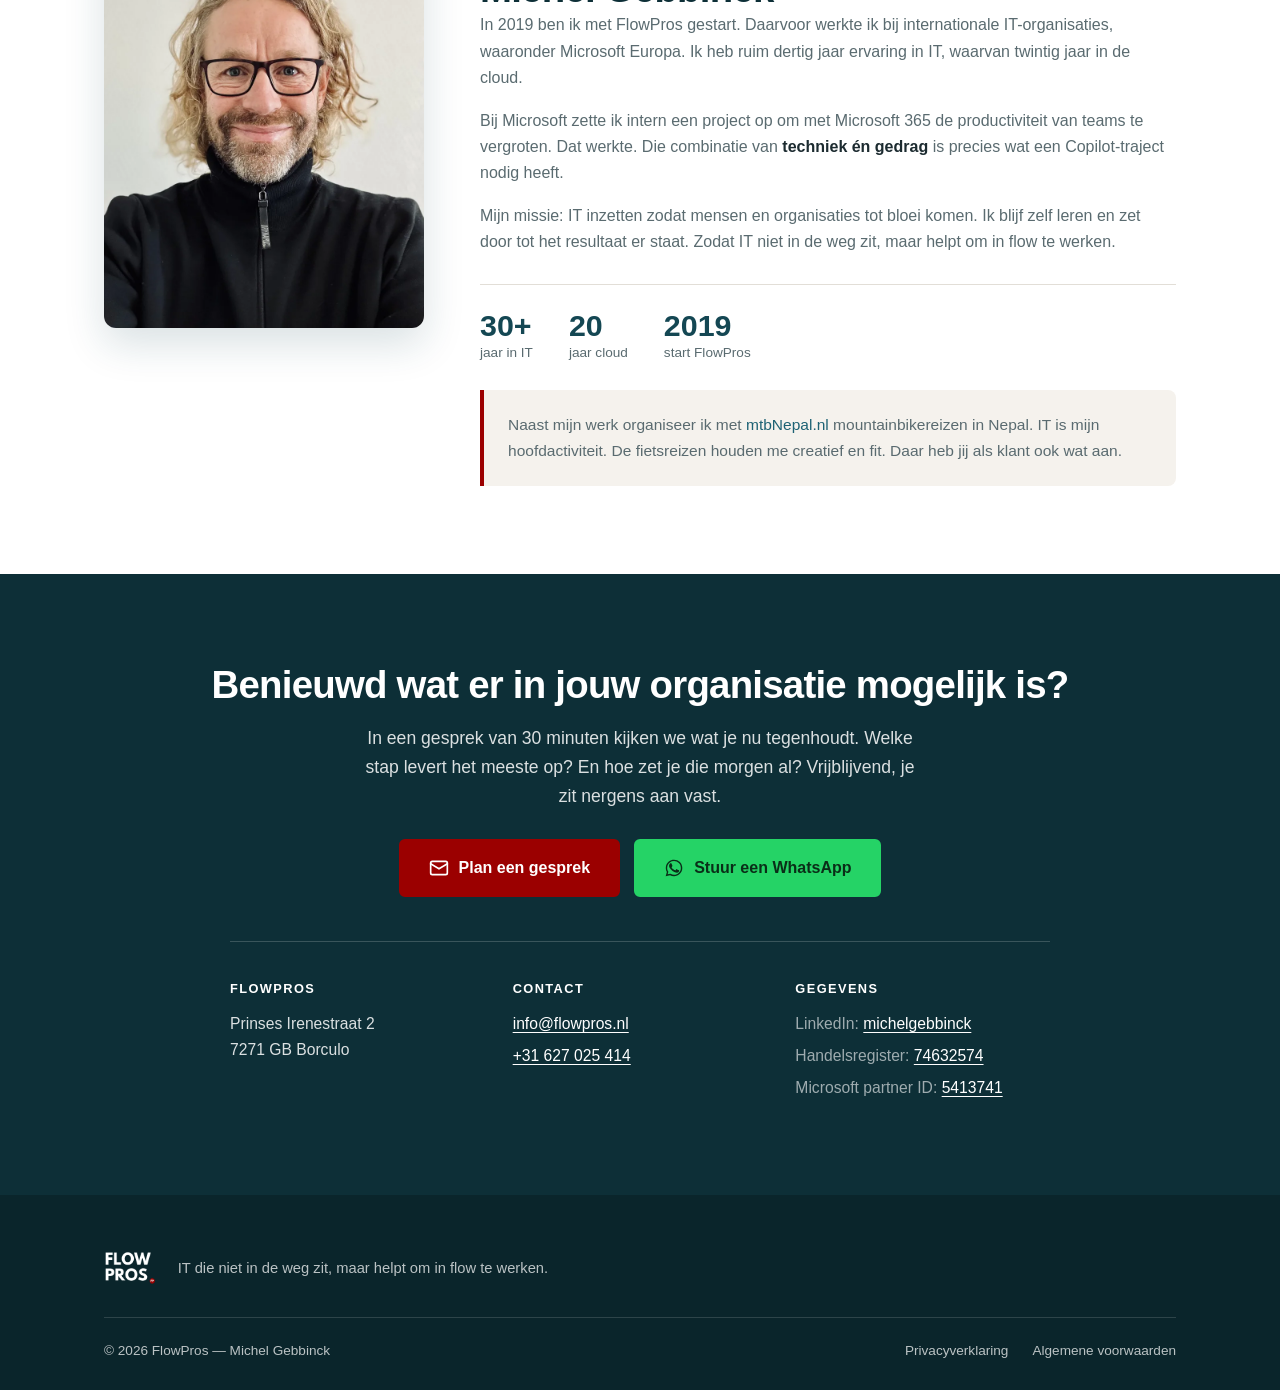
==== commit 77bc2cb8: "Improve static site loading performance Remove render-blocking Google Fonts requests and use the exi" ====
--- a/index.html
+++ b/index.html
@@ -17,9 +17,6 @@
 <meta name="author" content="Michel Gebbinck">
 <meta name="theme-color" content="#144753">
 <link rel="icon" href="img/logo.webp">
-<link rel="preconnect" href="https://fonts.googleapis.com">
-<link rel="preconnect" href="https://fonts.gstatic.com" crossorigin>
-<link href="https://fonts.googleapis.com/css2?family=Inter:wght@400;600;700;800&display=swap" rel="stylesheet">
 <link rel="stylesheet" href="style.css">
 <script type="application/ld+json">
 {
--- a/style.css
+++ b/style.css
@@ -13,7 +13,7 @@
 *{box-sizing:border-box;margin:0;padding:0}
 html{scroll-behavior:smooth}
 body{
-  font-family:"Inter",-apple-system,BlinkMacSystemFont,"Segoe UI",Roboto,Helvetica,Arial,sans-serif;
+  font-family:-apple-system,BlinkMacSystemFont,"Segoe UI",Roboto,Helvetica,Arial,sans-serif;
   color:var(--tekst);background:var(--wit);line-height:1.65;-webkit-font-smoothing:antialiased;
 }
 img{max-width:100%;display:block}
